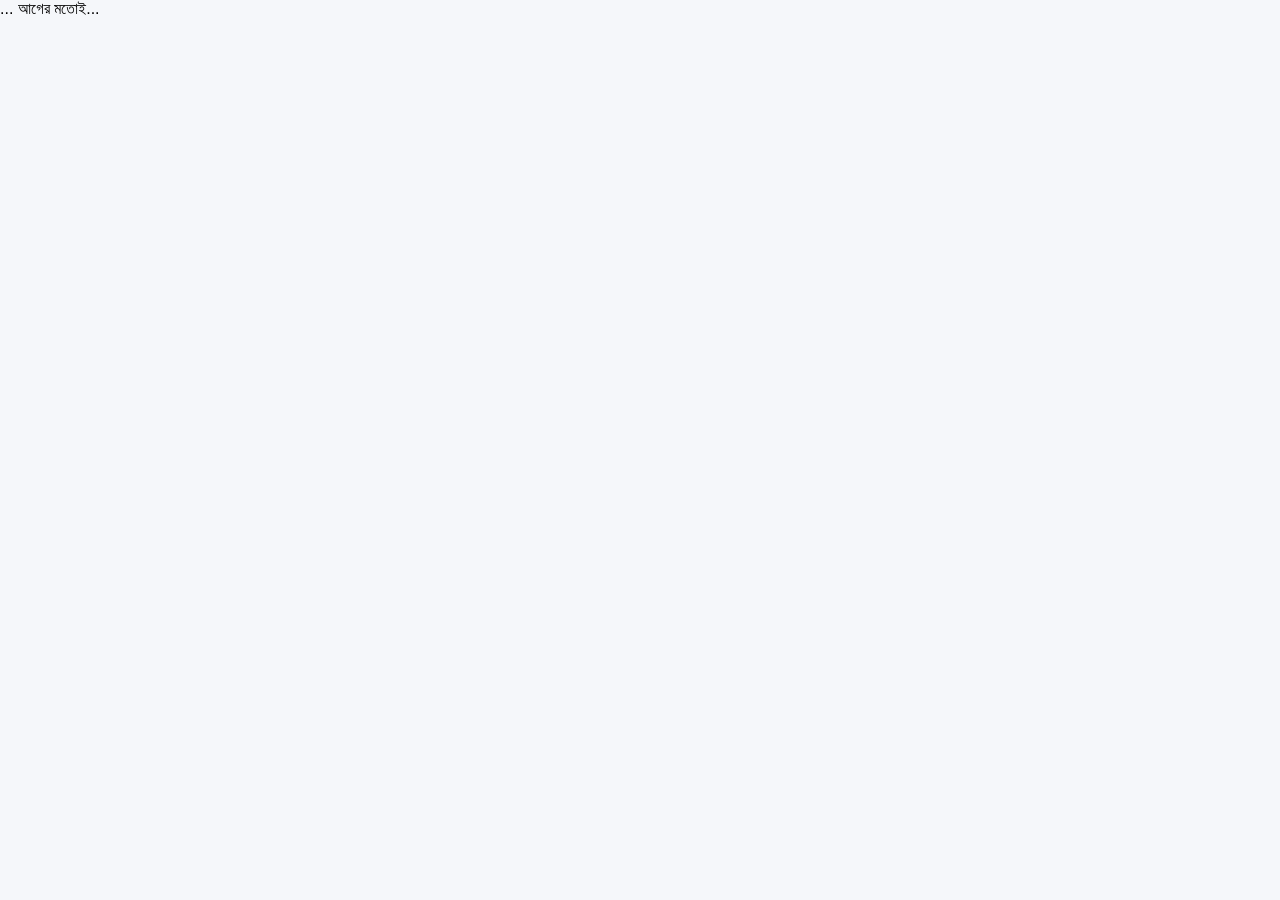
==== index.html @ 812e23ef "Create index.html" ====
<!DOCTYPE html>
<html lang="bn">
<head>
  <meta charset="UTF-8">
  <meta name="viewport" content="width=device-width, initial-scale=1.0">
  <title>BEST TOPUP</title>
  <style>
    * { margin: 0; padding: 0; box-sizing: border-box; font-family: 'Arial', sans-serif; }
    body { background: #f5f7fa; padding-bottom: 70px; }
.header { background: #fff; padding: 12px 15px; display: flex; justify-content: space-between; align-items: center; box-shadow: 0 2px 5px rgba(0,0,0,0.1); position: sticky; top: 0; z-index: 100; }
.logo { display: flex; align-items: center; gap: 8px; font-size: 18px; font-weight: bold; color: #0047ab; }
.logo img { height: 35px; }
.header-right { display: flex; align-items: center; gap: 10px; }
.login-btn { background: #0047ab; color: #fff; padding: 8px 18px; border-radius: 6px; border: none; font-weight: bold; }
.balance { background: #0047ab; color: #fff; padding: 6px 12px; border-radius: 20px; font-size: 14px; display: flex; align-items: center; gap: 5px; }
.profile { width: 35px; height: 35px; border-radius: 50%; object-fit: cover; }
.slider { position: relative; margin: 10px; border-radius: 10px; overflow: hidden; height: 180px; }
.slides { display: flex; transition: transform 0.5s ease-in-out; }
.slide { min-width: 100%; }
.slide img { width: 100%; height: 180px; object-fit: cover; }
.dots { text-align: center; position: absolute; bottom: 10px; width: 100%; }
.dot { height: 8px; width: 8px; margin: 0 4px; background-color: #bbb; border-radius: 50%; display: inline-block; }
.dot.active { background-color: #0047ab; }
.container { padding: 15px 10px; }
.grid-2 { display: grid; grid-template-columns: repeat(2, 1fr); gap: 15px; margin-bottom: 20px; }
.grid-3 { display: grid; grid-template-columns: repeat(3, 1fr); gap: 12px; }
.card { background: #fff; border-radius: 10px; padding: 8px; text-align: center; box-shadow: 0 2px 8px rgba(0,0,0,0.08); cursor: pointer; transition: 0.2s; }
.card:hover { transform: translateY(-3px); }
.card img { width: 100%; border-radius: 8px; margin-bottom: 8px; aspect-ratio: 1/1; object-fit: cover; }
.card p { font-weight: bold; font-size: 13px; color: #1a2a4a; }
.section-title { text-align: center; font-size: 22px; font-weight: bold; margin: 20px 0; color: #1a2a4a; }
.bottom-banner { display: flex; gap: 10px; margin: 20px 0; }
.banner-box { flex: 1; background: #fff; padding: 10px; border-radius: 10px; display: flex; align-items: center; gap: 10px; box-shadow: 0 2px 5px rgba(0,0,0,0.05); font-size: 13px; font-weight: bold; }
.banner-box img { width: 40px; }
.help-btn { position: fixed; bottom: 80px; right: 15px; background: #e63946; color: #fff; padding: 12px 15px; border-radius: 30px; display: flex; align-items: center; gap: 8px; font-weight: bold; z-index: 99; }
.navbar { position: fixed; bottom: 0; width: 100%; background: #fff; display: flex; justify-content: space-around; padding: 8px 0; box-shadow: 0 -2px 10px rgba(0,0,0,0.1); }
.nav-item { text-align: center; color: #666; font-size: 11px; }
.nav-item.active { color: #0047ab; }
.nav-item div { font-size: 20px; margin-bottom: 3px; }
.hidden { display: none; }

    /* NOTICE + TELEGRAM BUTTON CSS */
.notice { background: #0047ab; color: #fff; padding: 15px; margin: 10px; border-radius: 8px; position: relative; }
.notice h3 { margin-bottom: 8px; }
.notice.close { position: absolute; top: 10px; right: 10px; cursor: pointer; font-size: 20px; }
.telegram-btns { display: grid; grid-template-columns: repeat(2, 1fr); gap: 10px; margin: 10px; }
.tg-btn { background: #0047ab; color: #fff; padding: 12px; border-radius: 8px; display: flex; align-items: center; gap: 10px; text-decoration: none; box-shadow: 0 2px 5px rgba(0,0,0,0.1); }
.tg-btn small { display: block; font-size: 11px; opacity: 0.8; }

    /* PRODUCT DETAIL PAGE CSS */
.product-header { background: #fff; padding: 15px; border-radius: 10px; display: flex; gap: 15px; margin-bottom: 15px; align-items: center; }
.product-header img { width: 80px; height: 80px; border-radius: 10px; }
.product-header h2 { font-size: 18px; }
.product-header p { color: #888; font-size: 13px; }
.section { background: #fff; padding: 15px; border-radius: 10px; margin-bottom: 15px; }
.section h3 { display: flex; align-items: center; gap: 8px; margin-bottom: 15px; font-size: 16px; }
.badge { background: #0047ab; color: #fff; width: 25px; height: 25px; border-radius: 50%; display: flex; align-items: center; justify-content: center; font-size: 13px; }
.package-grid { display: grid; grid-template-columns: repeat(2, 1fr); gap: 10px; }
.package { border: 1px solid #ddd; padding: 12px; border-radius: 8px; text-align: center; cursor: pointer; position: relative; }
.package:hover { border-color: #0047ab; background: #f0f5ff; }
.package.active { border-color: #0047ab; background: #e6f0ff; }
.package h4 { font-size: 14px; margin-bottom: 5px; color: #1a2a4a; }
.package p { color: #0047ab; font-weight: bold; }
.out-of-stock { position: absolute; top: 5px; right: 5px; background: #4a90e2; color: #fff; font-size: 10px; padding: 3px 8px; border-radius: 10px; }
.out-of-stock-card h4,.out-of-stock-card p { color: #aaa; }
.how-order { color: #0047ab; margin-top: 10px; cursor: pointer; display: flex; align-items: center; gap: 5px; }
.input-field { width: 100%; padding: 12px; border: 1px solid #ddd; border-radius: 8px; margin-bottom: 10px; }
.btn-blue { width: 100%; background: #0047ab; color: #fff; padding: 12px; border: none; border-radius: 8px; font-weight: bold; }
.back-btn { background: #666; color: #fff; padding: 8px 15px; border: none; border-radius: 6px; margin-bottom: 10px; }
.help-float { position: fixed; bottom: 80px; right: 15px; background: #e63946; color: #fff; padding: 10px 15px; border-radius: 30px; font-weight: bold; z-index: 99; }

    /* PAYMENT + RULES CSS */
.payment-grid { display: grid; grid-template-columns: repeat(2, 1fr); gap: 10px; }
.pay-option { border: 2px solid #ddd; border-radius: 8px; padding: 10px; text-align: center; cursor: pointer; position: relative; }
.pay-option.active { border-color: #0047ab; }
.pay-option.active::before { content: "✓"; position: absolute; top: 0; left: 0; background: #0047ab; color: #fff; padding: 2px 8px; border-radius: 0 0 8px 0; font-size: 14px; }
.pay-option img { height: 35px; margin-bottom: 5px; }
.balance-info { font-size: 13px; color: #555; margin: 10px 0; display: flex; align-items: center; gap: 5px; }
.rules { background: #fff; padding: 15px; border-radius: 10px; margin-bottom: 15px; }
.rules h3 { display: flex; align-items: center; gap: 8px; margin-bottom: 10px; }
.rules ul { list-style: none; padding-left: 0; }
.rules li { margin-bottom: 8px; font-size: 14px; }
.rules li::before { content: "◎ "; color: #0047ab; font-weight: bold; }

    /* PAYMENT GATEWAY PAGE */
.payment-page { background: #fff; min-height: 100vh; }
.payment-header { text-align: center; padding: 20px; }
.payment-header img { width: 100px; margin-bottom: 10px; }
.mobile-banking { background: #0047ab; color: #fff; padding: 12px; border-radius: 8px; margin: 15px; text-align: center; }
.payment-methods { display: grid; grid-template-columns: repeat(2, 1fr); gap: 15px; padding: 15px; }
.pay-method { border: 1px solid #ddd; border-radius: 8px; padding: 15px; text-align: center; cursor: pointer; }
.pay-method img { height: 50px; }
.pay-bottom { position: fixed; bottom: 0; width: 100%; background: #e6f0ff; padding: 15px; text-align: center; font-size: 18px; font-weight: bold; color: #0047ab; }

    /* BKASH/NAGAD PAGE */
.bkash-page { background: #E2136E; color: #fff; padding: 15px; min-height: 100vh; }
.nagad-page { background: #D50032; color: #fff; padding: 15px; min-height: 100vh; }
.trx-box { background: #fff; color: #333; padding: 15px; border-radius: 10px; margin-bottom: 15px; }
.trx-box h3 { text-align: center; margin-bottom: 10px; color: #000; }
.trx-input { width: 100%; padding: 12px; border: 1px solid #ddd; border-radius: 8px; margin-bottom: 15px; }
.trx-list { list-style: none; }
.trx-list li { margin-bottom: 10px; font-size: 14px; border-bottom: 1px solid rgba(255,255,255,0.2); padding-bottom: 8px; }
.trx-list li:last-child { border: none; }
.copy-btn { background: #666; color: #fff; border: none; padding: 3px 10px; border-radius: 5px; margin-left: 5px; }
.verify-btn { width: 100%; background: #d50032; color: #fff; padding: 15px; border: none; border-radius: 8px; font-weight: bold; font-size: 16px; }
.success { background: #4CAF50; color: #fff; padding: 10px; border-radius: 8px; text-align: center; margin-bottom: 10px; }
  </style>
</head>
<body>

<!-- PAGE 1: HOME -->
<div id="homePage">... আগের মতোই... </div>

<!-- PAGE 2: PRODUCT DETAIL -->
<div id="productPage" class="hidden">... আগের মতোই... 
  <button class="btn-blue" onclick="openPayment()">Buy Now</button>
</div>

<!-- PAGE 3: PAYMENT METHOD SELECT -->
<div id="paymentPage" class="hidden">
  <div class="payment-page">
    <div class="payment-header">
      <div style="width:100px; height:100px; border:2px solid #0047ab; border-radius:50%; margin:0 auto; display:flex; align-items:center; justify-content:center;">Wallet</div>
      <h2>Wallet</h2>
    </div>
    <div class="mobile-banking">Mobile Banking</div>
    <div class="payment-methods">
      <div class="pay-method" onclick="openBkash()">
        <img src="https://upload.wikimedia.org/wikipedia/commons/f/fa/BKash_bKash_Logo.png" alt="bKash">
      </div>
      <div class="pay-method" onclick="openNagad()">
        <img src="https://upload.wikimedia.org/wikipedia/commons/7/7b/Nagad_Logo.png" alt="Nagad">
      </div>
    </div>
    <div class="pay-bottom">Pay <span id="payAmount">0.00</span>৳</div>
  </div>
</div>

<!-- PAGE 4: BKASH -->
<div id="bkashPage" class="hidden">
  <div class="bkash-page">
    <div style="display:flex; justify-content:center; margin-bottom:15px;"><img src="https://upload.wikimedia.org/wikipedia/commons/f/fa/BKash_bKash_Logo.png" style="width:100px; background:#fff; padding:10px; border-radius:10px;"></div>
    <div class="trx-box">
      <p>Wallet</p>
    </div>
    <div class="trx-box">
      <p>৳ <span id="bkashAmount">0</span></p>
    </div>
    <div id="successMsg" class="hidden success">✅ Payment Successful!</div>
    <div class="trx-box">
      <h3>ট্রান্সজেকশন আইডি দিন</h3>
      <input type="text" id="trxId" class="trx-input" placeholder="ট্রান্সজেকশন আইডি দিন">
      <ul class="trx-list">
        <li>*247# ডায়াল করে আপনার bKash মোবাইল মেনুতে যান অথবা bKash অ্যাপে যান</li>
        <li><b>"Send Money"</b> -এ ক্লিক করুন।</li>
        <li>প্রাপক নম্বর হিসেবে এই নম্বরটি লিখুনঃ <b style="color:#E2136E;">01723621283</b> <button class="copy-btn" onclick="copy('01723621283')">Copy</button></li>
        <li>টাকার পরিমাণঃ <b style="color:#E2136E;" id="bkashTk">0</b></li>
        <li>নিশ্চিত করতে এখন আপনার bKash মোবাইল মেনু পিন লিখুন।</li>
        <li>সবকিছু ঠিক থাকলে, আপনি bKash থেকে একটি নিশ্চিতকরণ বার্তা পাবেন।</li>
      </ul>
      <button class="verify-btn" onclick="verify('bkash')">VERIFY</button>
    </div>
  </div>
</div>

<!-- PAGE 5: NAGAD -->
<div id="nagadPage" class="hidden">
  <div class="nagad-page">
    <div style="display:flex; justify-content:center; margin-bottom:15px;"><img src="https://upload.wikimedia.org/wikipedia/commons/7/7b/Nagad_Logo.png" style="width:100px; background:#fff; padding:10px; border-radius:10px;"></div>
    <div class="trx-box">
      <p>Wallet</p>
    </div>
    <div class="trx-box">
      <p>৳ <span id="nagadAmount">0</span></p>
    </div>
    <div id="successMsg2" class="hidden success">✅ Payment Successful!</div>
    <div class="trx-box">
      <h3>ট্রান্সজেকশন আইডি দিন</h3>
      <input type="text" id="trxId2" class="trx-input" placeholder="ট্রান্সজেকশন আইডি দিন">
      <ul class="trx-list">
        <li>*167# ডায়াল করে আপনার Nagad মোবাইল মেনুতে যান অথবা Nagad অ্যাপে যান</li>
        <li><b>"Send Money"</b> -এ ক্লিক করুন।</li>
        <li>প্রাপক নম্বর হিসেবে এই নম্বরটি লিখুনঃ <b style="color:#D50032;">01337165939</b> <button class="copy-btn" onclick="copy('01337165939')">Copy</button></li>
        <li>টাকার পরিমাণঃ <b style="color:#D50032;" id="nagadTk">0</b></li>
        <li>নিশ্চিত করতে এখন আপনার Nagad মোবাইল মেনু পিন লিখুন।</li>
        <li>সবকিছু ঠিক থাকলে, আপনি Nagad থেকে একটি নিশ্চিতকরণ বার্তা পাবেন।</li>
      </ul>
      <button class="verify-btn" onclick="verify('nagad')">VERIFY</button>
    </div>
  </div>
</div>

<script>
let selectedAmount = 0;

const uidData = [{name: 'WEEKLY', price: 'BDT 158'}, {name: 'MONTHLY', price: 'BDT 790'},{name: '25 Diamond', price: 'BDT 22'}];
const lessData = [{name: '1X LESS IS MORE', price: 'BDT 200'}];
const weeklyData = [{name: 'WEEKLY', price: 'BDT 158'}];
const liteData = [{name: '1X Weekly Lite', price: 'BDT 42'}];
const evoData = [{name: '3 Days Evo Access', price: 'BDT 75'}];
const likesData = [{name: '200 FF LIKE', price: 'BDT 35'}];
const levelData = [{name: 'Level Up Package - Level 6', price: 'BDT 40'}];
const indoData = [{name: '50 Diamond (Indo)', price: 'BDT 65'}, {name: 'Monthly (Indo)', price: 'BDT 820'}];

const indoRules = ["এখানে ইন্দোনেশিয়ান সার্ভারে টপ আপ করতে পারবেন","Player ID Code ভুল দিয়ে Diamond না পেলে FFBazar কর্তৃপক্ষ দায়ী নয়"];
const bdRules = ["এখানে বাংলাদেশ সার্ভারে টপ আপ করতে পারবেন","Player ID Code ভুল দিয়ে Diamond না পেলে FFBazar কর্তৃপক্ষ দায়ী নয়"];

function openProduct(name, img, data) {
  document.getElementById('homePage').classList.add('hidden');
  document.getElementById('productPage').classList.remove('hidden');
  document.getElementById('prodName').innerText = name;
  document.getElementById('prodImg').src = img;

  let packageHTML = '';
  data.forEach((item, index) => {
    let price = parseInt(item.price.replace('BDT ',''));
    packageHTML += `<div class="package" onclick="selectPackage(this, ${price})"><h4>${item.name}</h4><p>${item.price}</p></div>`;
  });
  document.getElementById('packageList').innerHTML = packageHTML;

  let rules = (name === 'INDONESIA TOPUP')? indoRules : bdRules;
  let rulesHTML = '';
  rules.forEach(rule => { rulesHTML += `<li>${rule}</li>`; });
  document.getElementById('rulesList').innerHTML = rulesHTML;
}

function selectPackage(el, price){
  document.querySelectorAll('.package').forEach(p=>p.classList.remove('active'));
  el.classList.add('active');
  selectedAmount = price;
  document.querySelector('.btn-blue').innerText = `Buy Now - ${price}৳`;
}

function openPayment(){
  if(selectedAmount == 0){ alert("প্রথমে একটি প্যাকেজ সিলেক্ট করুন"); return; }
  document.getElementById('productPage').classList.add('hidden');
  document.getElementById('paymentPage').classList.remove('hidden');
  document.getElementById('payAmount').innerText = selectedAmount;
}

function openBkash(){
  document.getElementById('paymentPage').classList.add('hidden');
  document.getElementById('bkashPage').classList.remove('hidden');
  document.getElementById('bkashAmount').innerText = selectedAmount;
  document.getElementById('bkashTk').innerText = selectedAmount;
}
function openNagad(){
  document.getElementById('paymentPage').classList.add('hidden');
  document.getElementById('nagadPage').classList.remove('hidden');
  document.getElementById('nagadAmount').innerText = selectedAmount;
  document.getElementById('nagadTk').innerText = selectedAmount;
}

function verify(type){
  let trx = (type=='bkash')? document.getElementById('trxId').value : document.getElementById('trxId2').value;
  if(trx == ''){ alert("Transaction ID দিন"); return; }
  if(type=='bkash'){ document.getElementById('successMsg').classList.remove('hidden'); }
  else{ document.getElementById('successMsg2').classList.remove('hidden'); }
}

function copy(num){
  navigator.clipboard.writeText(num);
  alert("Number Copied: "+num);
}

function goHome() {
  document.getElementById('productPage').classList.add('hidden');
  document.getElementById('paymentPage').classList.add('hidden');
  document.getElementById('bkashPage').classList.add('hidden');
  document.getElementById('nagadPage').classList.add('hidden');
  document.getElementById('homePage').classList.remove('hidden');
}

function login() { alert("Login System পরে add করবো।"); }
</script>

</body>
</html>
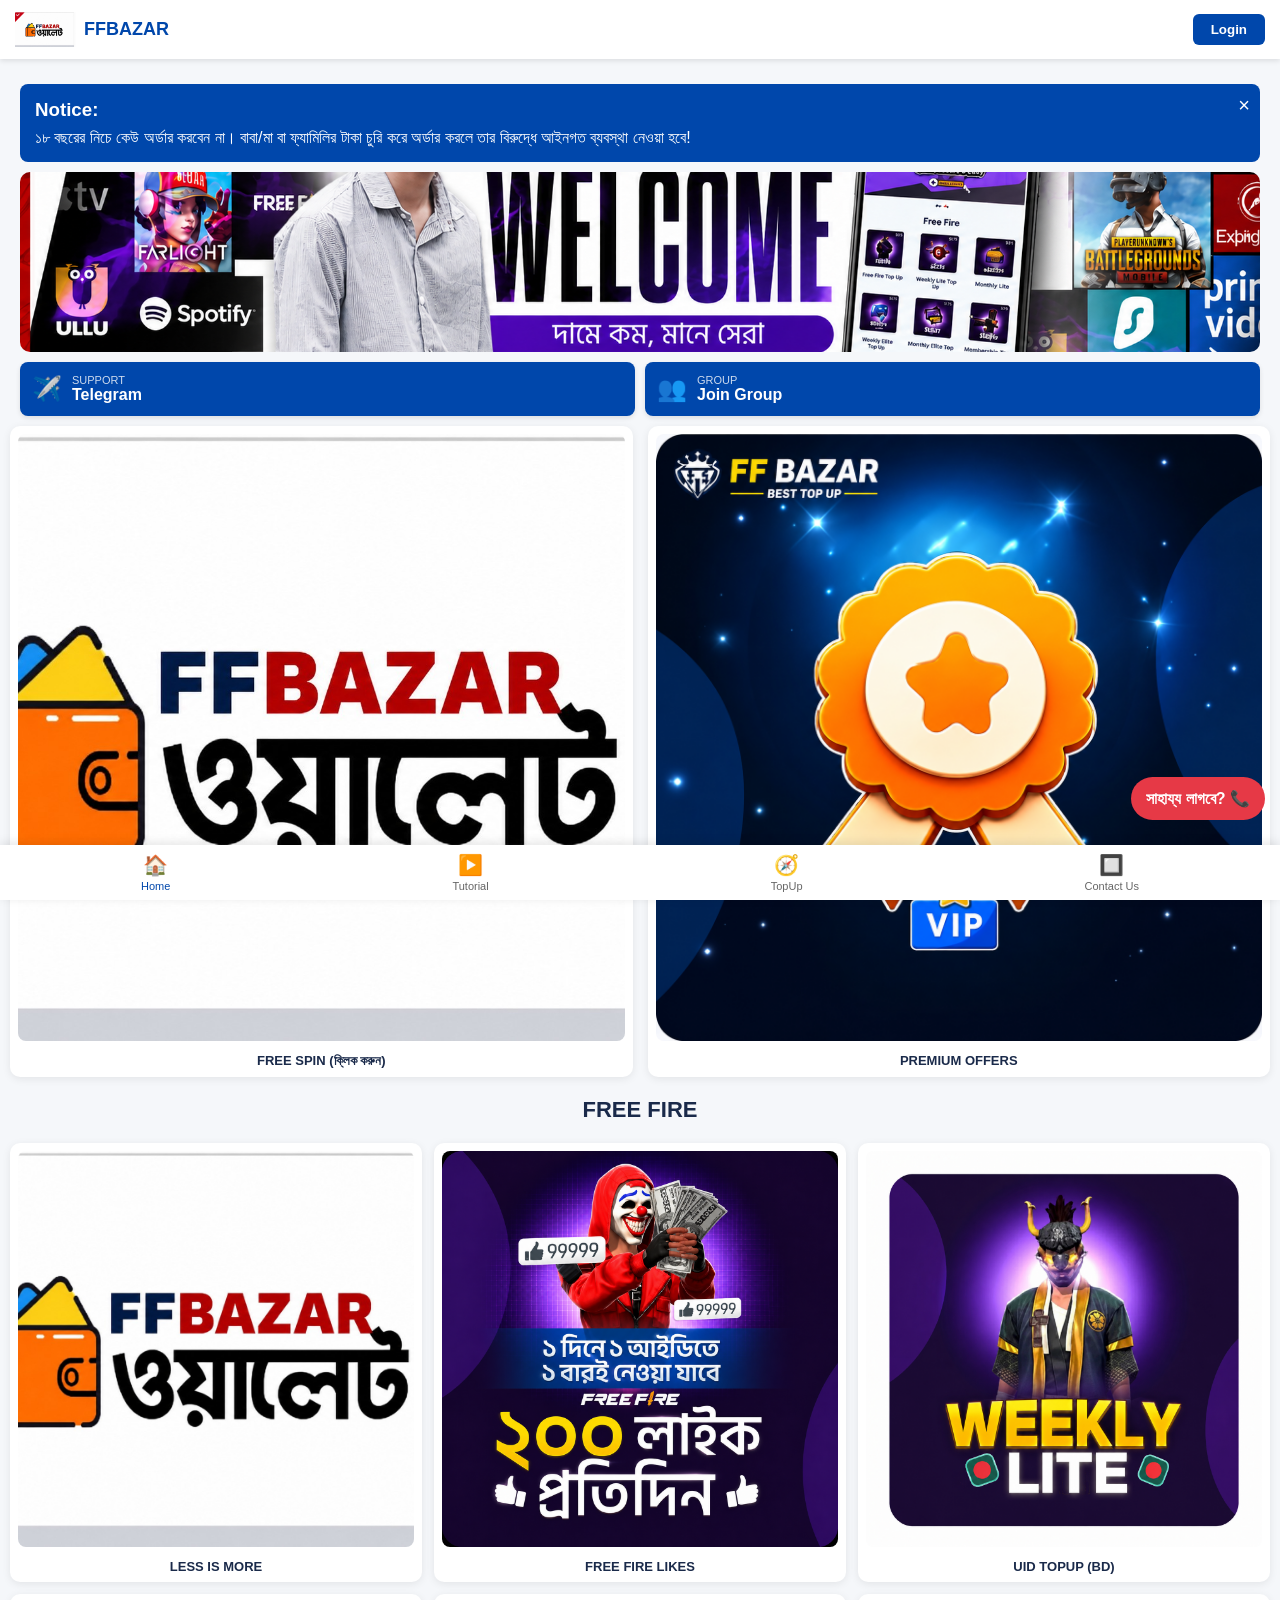
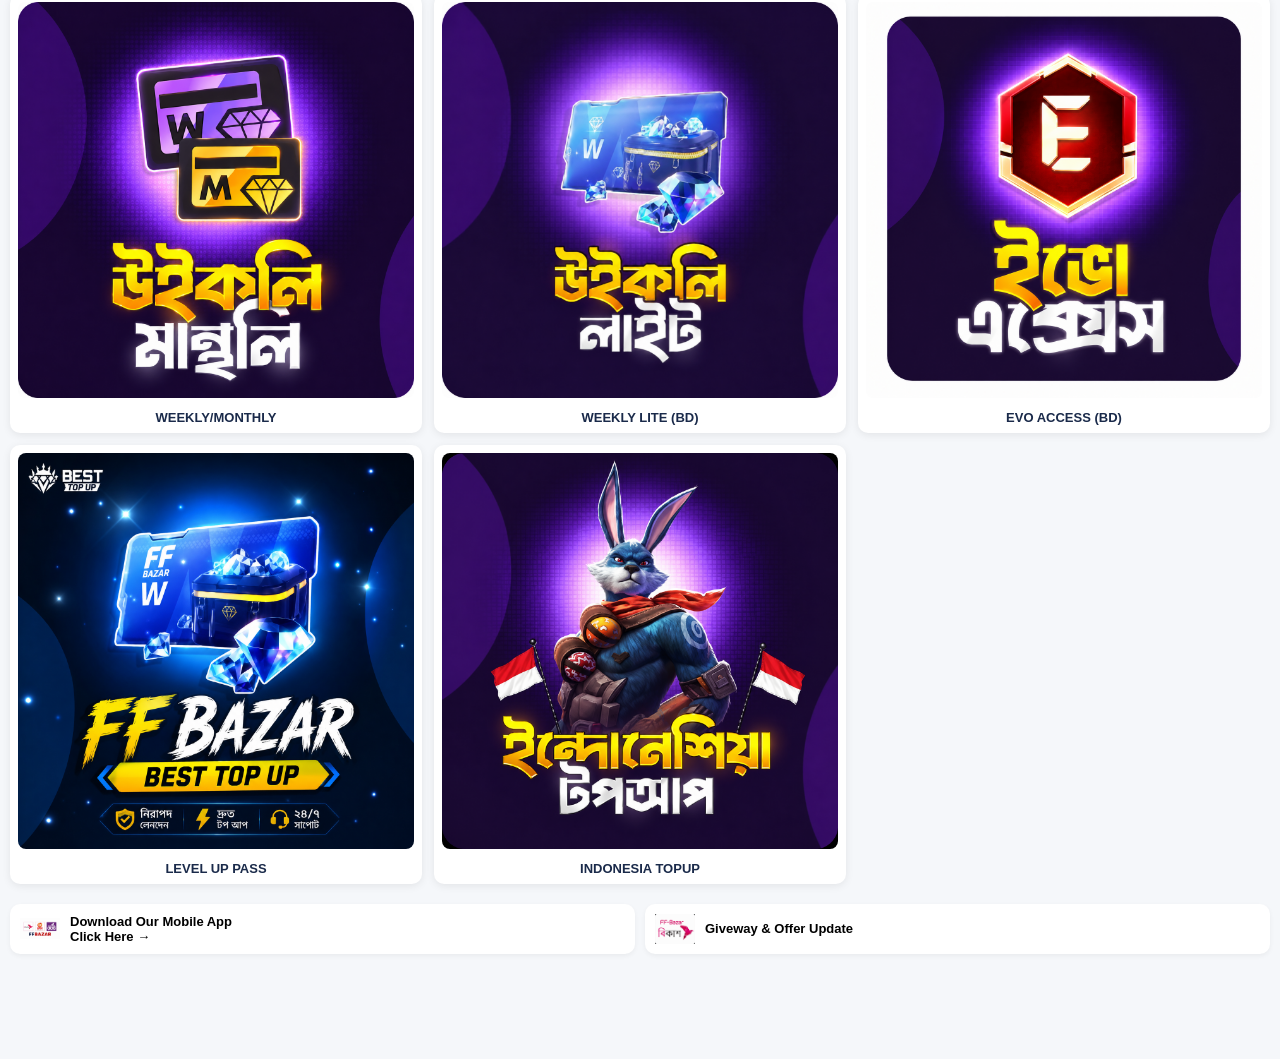
==== commit 96ab1512: "Create index.html" ====
--- a/index.html
+++ b/index.html
@@ -3,7 +3,7 @@
 <head>
   <meta charset="UTF-8">
   <meta name="viewport" content="width=device-width, initial-scale=1.0">
-  <title>BEST TOPUP</title>
+  <title>FFBAZAR - BEST TOPUP</title>
   <style>
     * { margin: 0; padding: 0; box-sizing: border-box; font-family: 'Arial', sans-serif; }
     body { background: #f5f7fa; padding-bottom: 70px; }
@@ -42,7 +42,7 @@
     /* NOTICE + TELEGRAM BUTTON CSS */
 .notice { background: #0047ab; color: #fff; padding: 15px; margin: 10px; border-radius: 8px; position: relative; }
 .notice h3 { margin-bottom: 8px; }
-.notice.close { position: absolute; top: 10px; right: 10px; cursor: pointer; font-size: 20px; }
+.notice .close { position: absolute; top: 10px; right: 10px; cursor: pointer; font-size: 20px; }
 .telegram-btns { display: grid; grid-template-columns: repeat(2, 1fr); gap: 10px; margin: 10px; }
 .tg-btn { background: #0047ab; color: #fff; padding: 12px; border-radius: 8px; display: flex; align-items: center; gap: 10px; text-decoration: none; box-shadow: 0 2px 5px rgba(0,0,0,0.1); }
 .tg-btn small { display: block; font-size: 11px; opacity: 0.8; }
@@ -58,153 +58,215 @@
 .package-grid { display: grid; grid-template-columns: repeat(2, 1fr); gap: 10px; }
 .package { border: 1px solid #ddd; padding: 12px; border-radius: 8px; text-align: center; cursor: pointer; position: relative; }
 .package:hover { border-color: #0047ab; background: #f0f5ff; }
-.package.active { border-color: #0047ab; background: #e6f0ff; }
 .package h4 { font-size: 14px; margin-bottom: 5px; color: #1a2a4a; }
 .package p { color: #0047ab; font-weight: bold; }
 .out-of-stock { position: absolute; top: 5px; right: 5px; background: #4a90e2; color: #fff; font-size: 10px; padding: 3px 8px; border-radius: 10px; }
 .out-of-stock-card h4,.out-of-stock-card p { color: #aaa; }
 .how-order { color: #0047ab; margin-top: 10px; cursor: pointer; display: flex; align-items: center; gap: 5px; }
 .input-field { width: 100%; padding: 12px; border: 1px solid #ddd; border-radius: 8px; margin-bottom: 10px; }
-.btn-blue { width: 100%; background: #0047ab; color: #fff; padding: 12px; border: none; border-radius: 8px; font-weight: bold; }
+.btn-blue { width: 100%; background: #0047ab; color: #fff; padding: 12px; border: none; border-radius: 8px; font-weight: bold; font-size: 16px; }
 .back-btn { background: #666; color: #fff; padding: 8px 15px; border: none; border-radius: 6px; margin-bottom: 10px; }
 .help-float { position: fixed; bottom: 80px; right: 15px; background: #e63946; color: #fff; padding: 10px 15px; border-radius: 30px; font-weight: bold; z-index: 99; }
 
     /* PAYMENT + RULES CSS */
 .payment-grid { display: grid; grid-template-columns: repeat(2, 1fr); gap: 10px; }
-.pay-option { border: 2px solid #ddd; border-radius: 8px; padding: 10px; text-align: center; cursor: pointer; position: relative; }
+.pay-option { border: 2px solid #ddd; border-radius: 8px; padding: 10px; text-align: center; cursor: pointer; position: relative; background: #fff; }
 .pay-option.active { border-color: #0047ab; }
-.pay-option.active::before { content: "✓"; position: absolute; top: 0; left: 0; background: #0047ab; color: #fff; padding: 2px 8px; border-radius: 0 0 8px 0; font-size: 14px; }
+.pay-option.active::before { content: "✓"; position: absolute; top: 0; left: 0; background: #0047ab; color: #fff; padding: 2px 8px; border-radius: 0 0 8px 0; font-size: 14px; font-weight: bold; }
 .pay-option img { height: 35px; margin-bottom: 5px; }
 .balance-info { font-size: 13px; color: #555; margin: 10px 0; display: flex; align-items: center; gap: 5px; }
 .rules { background: #fff; padding: 15px; border-radius: 10px; margin-bottom: 15px; }
 .rules h3 { display: flex; align-items: center; gap: 8px; margin-bottom: 10px; }
 .rules ul { list-style: none; padding-left: 0; }
-.rules li { margin-bottom: 8px; font-size: 14px; }
+.rules li { margin-bottom: 8px; font-size: 14px; line-height: 1.6; }
 .rules li::before { content: "◎ "; color: #0047ab; font-weight: bold; }
-
-    /* PAYMENT GATEWAY PAGE */
-.payment-page { background: #fff; min-height: 100vh; }
-.payment-header { text-align: center; padding: 20px; }
-.payment-header img { width: 100px; margin-bottom: 10px; }
-.mobile-banking { background: #0047ab; color: #fff; padding: 12px; border-radius: 8px; margin: 15px; text-align: center; }
-.payment-methods { display: grid; grid-template-columns: repeat(2, 1fr); gap: 15px; padding: 15px; }
-.pay-method { border: 1px solid #ddd; border-radius: 8px; padding: 15px; text-align: center; cursor: pointer; }
-.pay-method img { height: 50px; }
-.pay-bottom { position: fixed; bottom: 0; width: 100%; background: #e6f0ff; padding: 15px; text-align: center; font-size: 18px; font-weight: bold; color: #0047ab; }
-
-    /* BKASH/NAGAD PAGE */
-.bkash-page { background: #E2136E; color: #fff; padding: 15px; min-height: 100vh; }
-.nagad-page { background: #D50032; color: #fff; padding: 15px; min-height: 100vh; }
-.trx-box { background: #fff; color: #333; padding: 15px; border-radius: 10px; margin-bottom: 15px; }
-.trx-box h3 { text-align: center; margin-bottom: 10px; color: #000; }
-.trx-input { width: 100%; padding: 12px; border: 1px solid #ddd; border-radius: 8px; margin-bottom: 15px; }
-.trx-list { list-style: none; }
-.trx-list li { margin-bottom: 10px; font-size: 14px; border-bottom: 1px solid rgba(255,255,255,0.2); padding-bottom: 8px; }
-.trx-list li:last-child { border: none; }
-.copy-btn { background: #666; color: #fff; border: none; padding: 3px 10px; border-radius: 5px; margin-left: 5px; }
-.verify-btn { width: 100%; background: #d50032; color: #fff; padding: 15px; border: none; border-radius: 8px; font-weight: bold; font-size: 16px; }
-.success { background: #4CAF50; color: #fff; padding: 10px; border-radius: 8px; text-align: center; margin-bottom: 10px; }
   </style>
 </head>
 <body>
 
 <!-- PAGE 1: HOME -->
-<div id="homePage">... আগের মতোই... </div>
-
-<!-- PAGE 2: PRODUCT DETAIL -->
-<div id="productPage" class="hidden">... আগের মতোই... 
-  <button class="btn-blue" onclick="openPayment()">Buy Now</button>
+<div id="homePage">
+  <div class="header">
+    <div class="logo"><img src="images/wallet.png" alt=""> FFBAZAR</div>
+    <button class="login-btn" onclick="login()">Login</button>
+  </div>
+  <div class="container">
+
+    <div class="notice" id="notice">
+      <span class="close" onclick="document.getElementById('notice').style.display='none'">×</span>
+      <h3>Notice:</h3>
+      <p>১৮ বছরের নিচে কেউ অর্ডার করবেন না। বাবা/মা বা ফ্যামিলির টাকা চুরি করে অর্ডার করলে তার বিরুদ্ধে আইনগত ব্যবস্থা নেওয়া হবে!</p>
+    </div>
+
+    <div class="slider">
+      <div class="slides" id="slides"><div class="slide"><img src="images/banner4.png" alt=""></div><div class="slide"><img src="images/banner5.png" alt=""></div><div class="slide"><img src="images/banner6.png" alt=""></div></div>
+      <div class="dots" id="dots"></div>
+    </div>
+
+    <div class="telegram-btns">
+      <a href="https://t.me/Chunchumoni" target="_blank" class="tg-btn">
+        <span style="font-size:24px;">✈️</span>
+        <div><small>SUPPORT</small><b>Telegram</b></div>
+      </a>
+      <a href="https://t.me/ffbazar" target="_blank" class="tg-btn">
+        <span style="font-size:24px;">👥</span>
+        <div><small>GROUP</small><b>Join Group</b></div>
+      </a>
+    </div>
+
+    <div class="grid-2">
+      <div class="card"><img src="images/wallet.png" alt=""><p>FREE SPIN (ক্লিক করুন)</p></div>
+      <div class="card"><img src="images/premium-offer.png" alt=""><p>PREMIUM OFFERS</p></div>
+    </div>
+    <h2 class="section-title">FREE FIRE</h2>
+
+    <div class="grid-3">
+      <div class="card" onclick="openProduct('LESS IS MORE', 'images/wallet.png', lessData)"><img src="images/wallet.png" alt=""><p>LESS IS MORE</p></div>
+      <div class="card" onclick="openProduct('FREE FIRE LIKES', 'images/like.png', likesData)"><img src="images/like.png" alt=""><p>FREE FIRE LIKES</p></div>
+      <div class="card" onclick="openProduct('UID TOPUP (BD)', 'images/uid.png', uidData)"><img src="images/uid.png" alt=""><p>UID TOPUP (BD)</p></div>
+      <div class="card" onclick="openProduct('WEEKLY/MONTHLY', 'images/weekly.png', weeklyData)"><img src="images/weekly.png" alt=""><p>WEEKLY/MONTHLY</p></div>
+      <div class="card" onclick="openProduct('WEEKLY LITE (BD)', 'images/wklite.png', liteData)"><img src="images/wklite.png" alt=""><p>WEEKLY LITE (BD)</p></div>
+      <div class="card" onclick="openProduct('EVO ACCESS (BD)', 'images/evo.png', evoData)"><img src="images/evo.png" alt=""><p>EVO ACCESS (BD)</p></div>
+      <div class="card" onclick="openProduct('LEVEL UP PASS', 'images/Level.png', levelData)"><img src="images/Level.png" alt=""><p>LEVEL UP PASS</p></div>
+      <div class="card" onclick="openProduct('INDONESIA TOPUP', 'images/indo.png', indoData)"><img src="images/indo.png" alt=""><p>INDONESIA TOPUP</p></div>
+    </div>
+
+    <div class="bottom-banner">
+      <div class="banner-box"><img src="images/Payment-logos.jpg" alt=""> Download Our Mobile App<br>Click Here →</div>
+      <div class="banner-box"><img src="images/bkash.png" alt=""> Giveway & Offer Update</div>
+    </div>
+    <div class="help-btn">সাহায্য লাগবে? 📞</div>
+  </div>
+  <div class="navbar">
+    <div class="nav-item active"><div>🏠</div>Home</div>
+    <div class="nav-item"><div>▶️</div>Tutorial</div>
+    <div class="nav-item"><div>🧭</div>TopUp</div>
+    <div class="nav-item"><div>🔲</div>Contact Us</div>
+  </div>
 </div>
 
-<!-- PAGE 3: PAYMENT METHOD SELECT -->
-<div id="paymentPage" class="hidden">
-  <div class="payment-page">
-    <div class="payment-header">
-      <div style="width:100px; height:100px; border:2px solid #0047ab; border-radius:50%; margin:0 auto; display:flex; align-items:center; justify-content:center;">Wallet</div>
-      <h2>Wallet</h2>
-    </div>
-    <div class="mobile-banking">Mobile Banking</div>
-    <div class="payment-methods">
-      <div class="pay-method" onclick="openBkash()">
-        <img src="https://upload.wikimedia.org/wikipedia/commons/f/fa/BKash_bKash_Logo.png" alt="bKash">
+<!-- PAGE 2: PRODUCT DETAIL PAGE -->
+<div id="productPage" class="hidden">
+  <div class="header">
+    <div class="logo"><img src="images/wallet.png" alt=""> FFBAZAR</div>
+    <div class="header-right"><div class="balance">💼 0৳</div><img src="images/nogod.png" class="profile" alt=""></div>
+  </div>
+  <div class="container">
+    <button class="back-btn" onclick="goHome()">← Back</button>
+    <div class="product-header">
+      <img id="prodImg" src="" alt="">
+      <div><h2 id="prodName"></h2><p>Game / Top up</p></div>
+    </div>
+    <div class="section">
+      <h3><span class="badge">1</span> Select Recharge</h3>
+      <div class="package-grid" id="packageList"></div>
+      <div class="how-order">📎 <span style="color:#0047ab;">কিভাবে অর্ডার করবেন?</span> →</div>
+    </div>
+    <div class="section">
+      <h3><span class="badge">2</span> Account Info</h3>
+      <p style="margin-bottom:8px;">এখানে গেমের আইডি কোড দিন</p>
+      <input type="text" class="input-field" placeholder="এখানে গেমের আইডি কোড দিন">
+      <button class="btn-blue">আপনার গেম আইডির নাম চেক করুন</button>
+    </div>
+    <div class="section">
+      <h3><span class="badge">3</span> Select one option</h3>
+      <div class="payment-grid">
+        <div class="pay-option active" onclick="selectPay(this)">
+          <img src="images/wallet.png" alt="">
+          <b>Wallet Pay</b>
+        </div>
+        <div class="pay-option" onclick="selectPay(this)">
+          <img src="images/Payment-logos.jpg" alt="">
+          <b>Instant Pay</b>
+        </div>
       </div>
-      <div class="pay-method" onclick="openNagad()">
-        <img src="https://upload.wikimedia.org/wikipedia/commons/7/7b/Nagad_Logo.png" alt="Nagad">
-      </div>
-    </div>
-    <div class="pay-bottom">Pay <span id="payAmount">0.00</span>৳</div>
+      <div class="balance-info">ℹ️ আপনার অ্যাকাউন্ট ব্যালেন্স ৳0.00</div>
+      <div class="balance-info">ℹ️ প্রোডাক্ট কিনতে আপনার প্রয়োজন ৳0</div>
+      <button class="btn-blue">Buy Now</button>
+    </div>
+
+    <div class="rules" id="rulesBox">
+      <h3>📋 Rules & Conditions</h3>
+      <ul id="rulesList"></ul>
+    </div>
+
+  </div>
+  <div class="help-float">সাহায্য লাগবে? 📞</div>
+  <div class="navbar">
+    <div class="nav-item"><div>🏠</div>Home</div>
+    <div class="nav-item"><div>💰</div>Add Money</div>
+    <div class="nav-item"><div>📋</div>My Orders</div>
+    <div class="nav-item"><div>🔲</div>My Codes</div>
+    <div class="nav-item"><div>👤</div>My Account</div>
   </div>
 </div>
 
-<!-- PAGE 4: BKASH -->
-<div id="bkashPage" class="hidden">
-  <div class="bkash-page">
-    <div style="display:flex; justify-content:center; margin-bottom:15px;"><img src="https://upload.wikimedia.org/wikipedia/commons/f/fa/BKash_bKash_Logo.png" style="width:100px; background:#fff; padding:10px; border-radius:10px;"></div>
-    <div class="trx-box">
-      <p>Wallet</p>
-    </div>
-    <div class="trx-box">
-      <p>৳ <span id="bkashAmount">0</span></p>
-    </div>
-    <div id="successMsg" class="hidden success">✅ Payment Successful!</div>
-    <div class="trx-box">
-      <h3>ট্রান্সজেকশন আইডি দিন</h3>
-      <input type="text" id="trxId" class="trx-input" placeholder="ট্রান্সজেকশন আইডি দিন">
-      <ul class="trx-list">
-        <li>*247# ডায়াল করে আপনার bKash মোবাইল মেনুতে যান অথবা bKash অ্যাপে যান</li>
-        <li><b>"Send Money"</b> -এ ক্লিক করুন।</li>
-        <li>প্রাপক নম্বর হিসেবে এই নম্বরটি লিখুনঃ <b style="color:#E2136E;">01723621283</b> <button class="copy-btn" onclick="copy('01723621283')">Copy</button></li>
-        <li>টাকার পরিমাণঃ <b style="color:#E2136E;" id="bkashTk">0</b></li>
-        <li>নিশ্চিত করতে এখন আপনার bKash মোবাইল মেনু পিন লিখুন।</li>
-        <li>সবকিছু ঠিক থাকলে, আপনি bKash থেকে একটি নিশ্চিতকরণ বার্তা পাবেন।</li>
-      </ul>
-      <button class="verify-btn" onclick="verify('bkash')">VERIFY</button>
-    </div>
-  </div>
-</div>
-
-<!-- PAGE 5: NAGAD -->
-<div id="nagadPage" class="hidden">
-  <div class="nagad-page">
-    <div style="display:flex; justify-content:center; margin-bottom:15px;"><img src="https://upload.wikimedia.org/wikipedia/commons/7/7b/Nagad_Logo.png" style="width:100px; background:#fff; padding:10px; border-radius:10px;"></div>
-    <div class="trx-box">
-      <p>Wallet</p>
-    </div>
-    <div class="trx-box">
-      <p>৳ <span id="nagadAmount">0</span></p>
-    </div>
-    <div id="successMsg2" class="hidden success">✅ Payment Successful!</div>
-    <div class="trx-box">
-      <h3>ট্রান্সজেকশন আইডি দিন</h3>
-      <input type="text" id="trxId2" class="trx-input" placeholder="ট্রান্সজেকশন আইডি দিন">
-      <ul class="trx-list">
-        <li>*167# ডায়াল করে আপনার Nagad মোবাইল মেনুতে যান অথবা Nagad অ্যাপে যান</li>
-        <li><b>"Send Money"</b> -এ ক্লিক করুন।</li>
-        <li>প্রাপক নম্বর হিসেবে এই নম্বরটি লিখুনঃ <b style="color:#D50032;">01337165939</b> <button class="copy-btn" onclick="copy('01337165939')">Copy</button></li>
-        <li>টাকার পরিমাণঃ <b style="color:#D50032;" id="nagadTk">0</b></li>
-        <li>নিশ্চিত করতে এখন আপনার Nagad মোবাইল মেনু পিন লিখুন।</li>
-        <li>সবকিছু ঠিক থাকলে, আপনি Nagad থেকে একটি নিশ্চিতকরণ বার্তা পাবেন।</li>
-      </ul>
-      <button class="verify-btn" onclick="verify('nagad')">VERIFY</button>
-    </div>
-  </div>
-</div>
-
 <script>
-let selectedAmount = 0;
-
-const uidData = [{name: 'WEEKLY', price: 'BDT 158'}, {name: 'MONTHLY', price: 'BDT 790'},{name: '25 Diamond', price: 'BDT 22'}];
-const lessData = [{name: '1X LESS IS MORE', price: 'BDT 200'}];
-const weeklyData = [{name: 'WEEKLY', price: 'BDT 158'}];
-const liteData = [{name: '1X Weekly Lite', price: 'BDT 42'}];
-const evoData = [{name: '3 Days Evo Access', price: 'BDT 75'}];
-const likesData = [{name: '200 FF LIKE', price: 'BDT 35'}];
-const levelData = [{name: 'Level Up Package - Level 6', price: 'BDT 40'}];
-const indoData = [{name: '50 Diamond (Indo)', price: 'BDT 65'}, {name: 'Monthly (Indo)', price: 'BDT 820'}];
-
-const indoRules = ["এখানে ইন্দোনেশিয়ান সার্ভারে টপ আপ করতে পারবেন","Player ID Code ভুল দিয়ে Diamond না পেলে FFBazar কর্তৃপক্ষ দায়ী নয়"];
-const bdRules = ["এখানে বাংলাদেশ সার্ভারে টপ আপ করতে পারবেন","Player ID Code ভুল দিয়ে Diamond না পেলে FFBazar কর্তৃপক্ষ দায়ী নয়"];
-
+// SOB PACKAGE ER DATA
+const uidData = [
+  {name: 'WEEKLY', price: 'BDT 158'}, {name: 'MONTHLY', price: 'BDT 790'},
+  {name: '25 Diamond', price: 'BDT 22'}, {name: '50 Diamond', price: 'BDT 36'},
+  {name: '115 Diamond', price: 'BDT 79'}, {name: '240 Diamond', price: 'BDT 158'},
+  {name: '355 Diamond', price: 'BDT 237'}, {name: '480 Diamond', price: 'BDT 316'},
+  {name: '610 Diamond', price: 'BDT 400'}, {name: '850 Diamond', price: 'BDT 558'},
+  {name: '1240 Diamond', price: 'BDT 800'}, {name: '2530 Diamond', price: 'BDT 1610'},
+  {name: '5060 Diamond', price: 'BDT 3200'}, {name: '10120 Diamond', price: 'BDT 6400'}
+];
+const lessData = [
+  {name: '1X LESS IS MORE', price: 'BDT 200'}, {name: '2X LESS IS MORE', price: 'BDT 420', stock: false},
+  {name: '3X LESS IS MORE', price: 'BDT 630', stock: false}, {name: '5X LESS IS MORE', price: 'BDT 1050', stock: false},
+  {name: '10X LESS IS MORE', price: 'BDT 2100', stock: false}, {name: '20X LESS IS MORE', price: 'BDT 4200', stock: false},
+  {name: '50X LESS IS MORE', price: 'BDT 10250', stock: false}
+];
+const weeklyData = [
+  {name: 'WEEKLY', price: 'BDT 158'}, {name: '2X WEEKLY', price: 'BDT 316'},
+  {name: '3X WEEKLY', price: 'BDT 474'}, {name: 'MONTHLY', price: 'BDT 790'},
+  {name: '2X MONTHLY', price: 'BDT 1540'}, {name: '1X WEEKLY+1X MONTHLY', price: 'BDT 948'},
+  {name: '3WEEKLY+1MONTHLY', price: 'BDT 1264'}
+];
+const liteData = [
+  {name: '1X Weekly Lite', price: 'BDT 42'}, {name: '2X Weekly Lite', price: 'BDT 84'},
+  {name: '3X Weekly Lite', price: 'BDT 126'}, {name: '5X Weekly Lite', price: 'BDT 210'}
+];
+const evoData = [
+  {name: '3 Days Evo Access', price: 'BDT 75'}, {name: '7 Days Evo Access', price: 'BDT 115'},
+  {name: '14 Days Evo Access', price: 'BDT 230'}, {name: '30 Days Evo Access', price: 'BDT 345'}
+];
+const likesData = [
+  {name: '200 FF LIKE- প্রতিদিন 1 আইডিতে 1বার', price: 'BDT 35'},
+  {name: '3000 FF LIKE-15 দিন এ পাবেন', price: 'BDT 450'},
+  {name: '6000 FF LIKE- 30 দিন এ পাবেন', price: 'BDT 900'},
+  {name: '12000 FF LIKE- 60 দিন পাবেন', price: 'BDT 1800'}
+];
+const levelData = [
+  {name: 'Level Up Package - Level 6', price: 'BDT 40'}, {name: 'Level Up Package - Level 10', price: 'BDT 75'},
+  {name: 'Level Up Package - Level 15', price: 'BDT 75'}, {name: 'Level Up Package - Level 20', price: 'BDT 75'},
+  {name: 'Level Up Package - Level 25', price: 'BDT 75'}, {name: 'Level Up Package - Level 30', price: 'BDT 105'},
+  {name: 'Full Level Up (1270 Diamond)', price: 'BDT 445'}
+];
+const indoData = [
+  {name: '5 Diamond (Indo)', price: 'BDT 10'}, {name: '50 Diamond (Indo)', price: 'BDT 65'},
+  {name: '70 Diamond (Indo)', price: 'BDT 90'}, {name: '100 Diamond (Indo)', price: 'BDT 130'},
+  {name: '140 Diamond (Indo)', price: 'BDT 180'}, {name: '355 Diamond (Indo)', price: 'BDT 445'},
+  {name: '720 Diamond (Indo)', price: 'BDT 890'}, {name: '7290 Diamond (Indo)', price: 'BDT 8800'},
+  {name: 'Weekly (Indo)', price: 'BDT 255'}, {name: 'Monthly (Indo)', price: 'BDT 820'}
+];
+
+// RULES DATA - FFBazar
+const indoRules = [
+  "এখানে ইন্দোনেশিয়ান সার্ভারে টপ আপ করতে পারবেন",
+  "Player ID Code ভুল দিয়ে Diamond না পেলে FFBazar কর্তৃপক্ষ দায়ী নয়",
+  "Order কমপ্লিট হওয়ার পরেও আইডিতে ডাইমন্ড না গেলে চেক করার জন্য ID Pass দিতে হবে",
+  "অর্ডার Cancel হলে কি কারণে তা Cancel হয়েছে তা অর্ডার হিস্টোরিতে দেওয়া থাকে অনুগ্রহ পূর্বক দেখে পুনরায় সঠিক তথ্য দিয়ে অর্ডার করবেন।"
+];
+const bdRules = [
+  "এখানে বাংলাদেশ সার্ভারে টপ আপ করতে পারবেন",
+  "Player ID Code ভুল দিয়ে Diamond না পেলে FFBazar কর্তৃপক্ষ দায়ী নয়",
+  "Order কমপ্লিট হওয়ার পরেও আইডিতে ডাইমন্ড না গেলে চেক করার জন্য ID Pass দিতে হবে",
+  "অর্ডার Cancel হলে কি কারণে তা Cancel হয়েছে তা অর্ডার হিস্টোরিতে দেওয়া থাকে অনুগ্রহ পূর্বক দেখে পুনরায় সঠিক তথ্য দিয়ে অর্ডার করবেন।"
+];
+
+// FUNCTION
 function openProduct(name, img, data) {
   document.getElementById('homePage').classList.add('hidden');
   document.getElementById('productPage').classList.remove('hidden');
@@ -212,67 +274,38 @@
   document.getElementById('prodImg').src = img;
 
   let packageHTML = '';
-  data.forEach((item, index) => {
-    let price = parseInt(item.price.replace('BDT ',''));
-    packageHTML += `<div class="package" onclick="selectPackage(this, ${price})"><h4>${item.name}</h4><p>${item.price}</p></div>`;
+  data.forEach(item => {
+    if(item.stock === false){
+      packageHTML += `<div class="package out-of-stock-card"><span class="out-of-stock">Out of stock</span><h4>${item.name}</h4><p>${item.price}</p></div>`;
+    } else {
+      packageHTML += `<div class="package"><h4>${item.name}</h4><p>${item.price}</p></div>`;
+    }
   });
   document.getElementById('packageList').innerHTML = packageHTML;
 
+  // RULES CHANGE LOGIC
   let rules = (name === 'INDONESIA TOPUP')? indoRules : bdRules;
   let rulesHTML = '';
-  rules.forEach(rule => { rulesHTML += `<li>${rule}</li>`; });
+  rules.forEach(rule => {
+    rulesHTML += `<li>${rule}</li>`;
+  });
   document.getElementById('rulesList').innerHTML = rulesHTML;
 }
 
-function selectPackage(el, price){
-  document.querySelectorAll('.package').forEach(p=>p.classList.remove('active'));
-  el.classList.add('active');
-  selectedAmount = price;
-  document.querySelector('.btn-blue').innerText = `Buy Now - ${price}৳`;
-}
-
-function openPayment(){
-  if(selectedAmount == 0){ alert("প্রথমে একটি প্যাকেজ সিলেক্ট করুন"); return; }
-  document.getElementById('productPage').classList.add('hidden');
-  document.getElementById('paymentPage').classList.remove('hidden');
-  document.getElementById('payAmount').innerText = selectedAmount;
-}
-
-function openBkash(){
-  document.getElementById('paymentPage').classList.add('hidden');
-  document.getElementById('bkashPage').classList.remove('hidden');
-  document.getElementById('bkashAmount').innerText = selectedAmount;
-  document.getElementById('bkashTk').innerText = selectedAmount;
-}
-function openNagad(){
-  document.getElementById('paymentPage').classList.add('hidden');
-  document.getElementById('nagadPage').classList.remove('hidden');
-  document.getElementById('nagadAmount').innerText = selectedAmount;
-  document.getElementById('nagadTk').innerText = selectedAmount;
-}
-
-function verify(type){
-  let trx = (type=='bkash')? document.getElementById('trxId').value : document.getElementById('trxId2').value;
-  if(trx == ''){ alert("Transaction ID দিন"); return; }
-  if(type=='bkash'){ document.getElementById('successMsg').classList.remove('hidden'); }
-  else{ document.getElementById('successMsg2').classList.remove('hidden'); }
-}
-
-function copy(num){
-  navigator.clipboard.writeText(num);
-  alert("Number Copied: "+num);
-}
-
 function goHome() {
   document.getElementById('productPage').classList.add('hidden');
-  document.getElementById('paymentPage').classList.add('hidden');
-  document.getElementById('bkashPage').classList.add('hidden');
-  document.getElementById('nagadPage').classList.add('hidden');
   document.getElementById('homePage').classList.remove('hidden');
 }
 
+// PAYMENT SELECT FUNCTION
+function selectPay(element) {
+  document.querySelectorAll('.pay-option').forEach(el => el.classList.remove('active'));
+  element.classList.add('active');
+}
+
 function login() { alert("Login System পরে add করবো।"); }
-</script>
-
-</body>
-</html>
+
+// SLIDER
+function startSlider(slideId, dotId) {
+  let slideIndex = 0; const slides = document.getElementById(slideId); const totalSlides = slides.children.length;
+  const dotsContainer = document.getElementById(dot
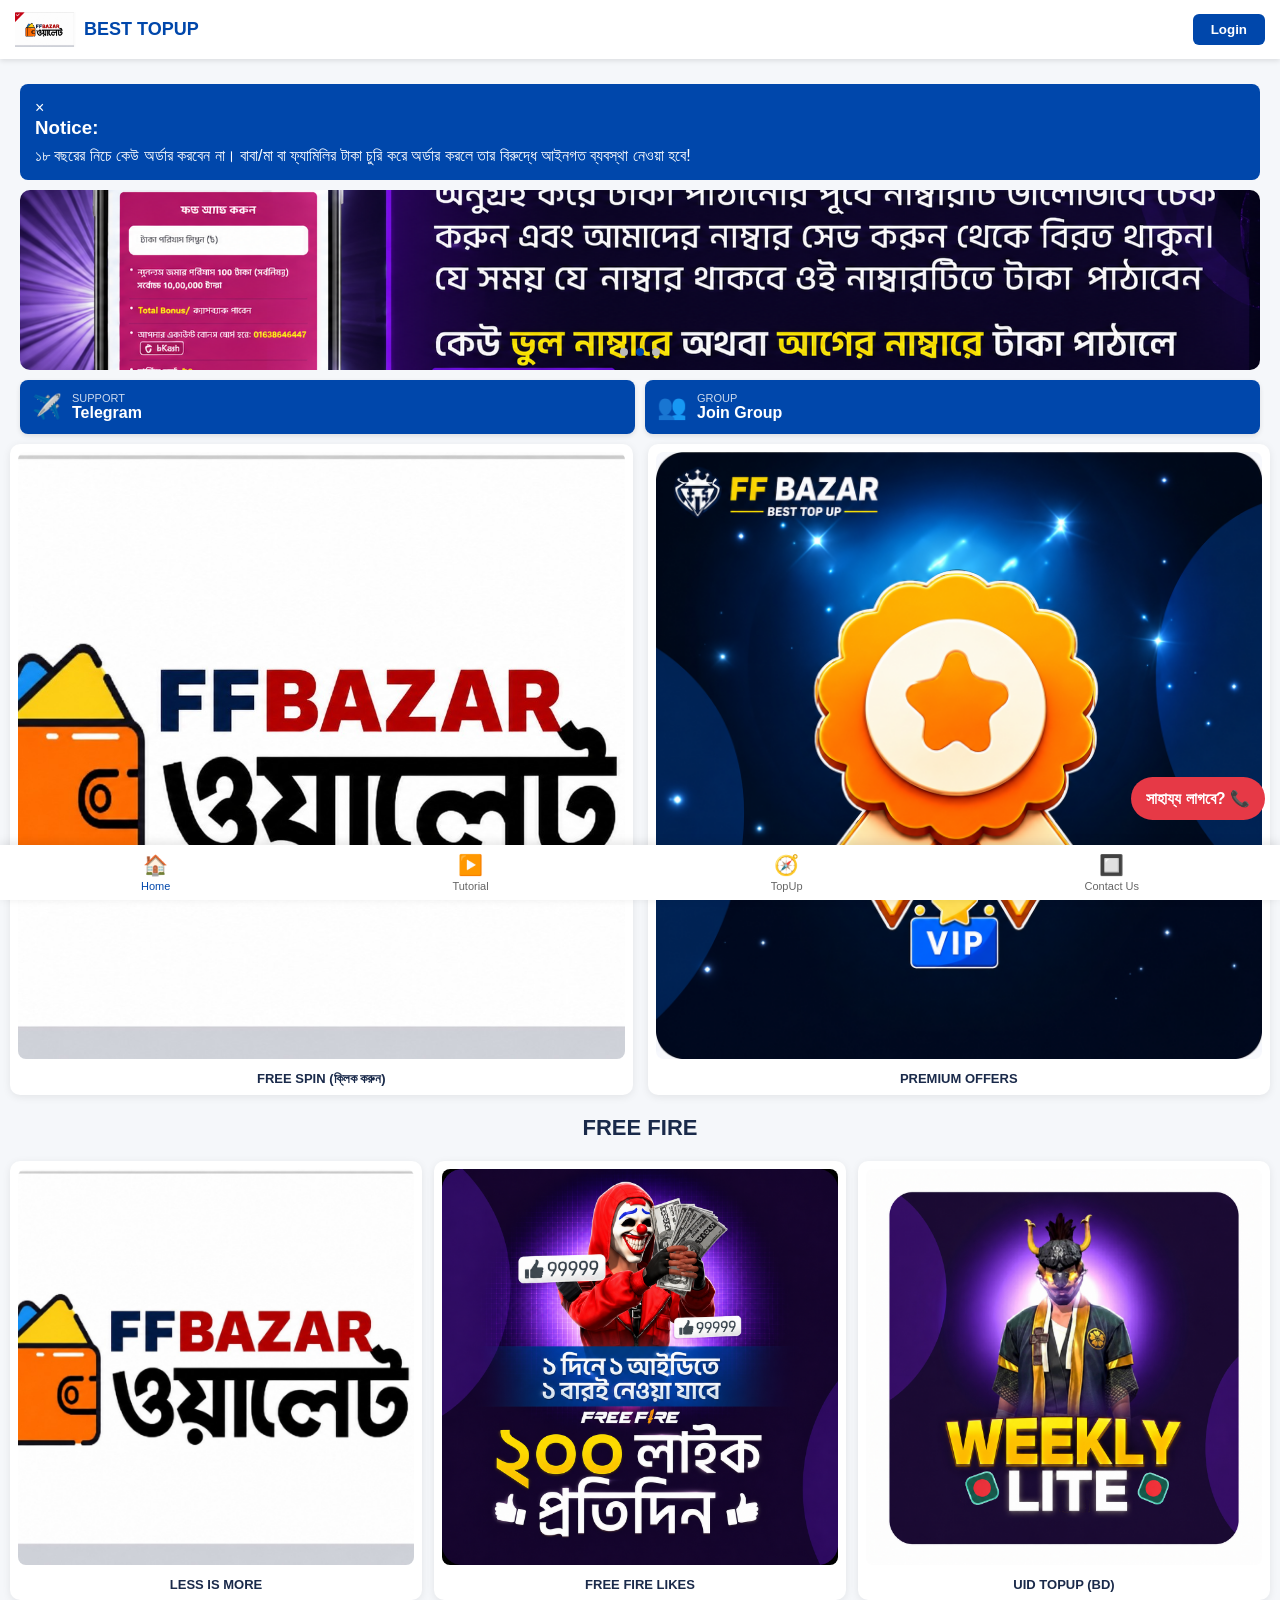
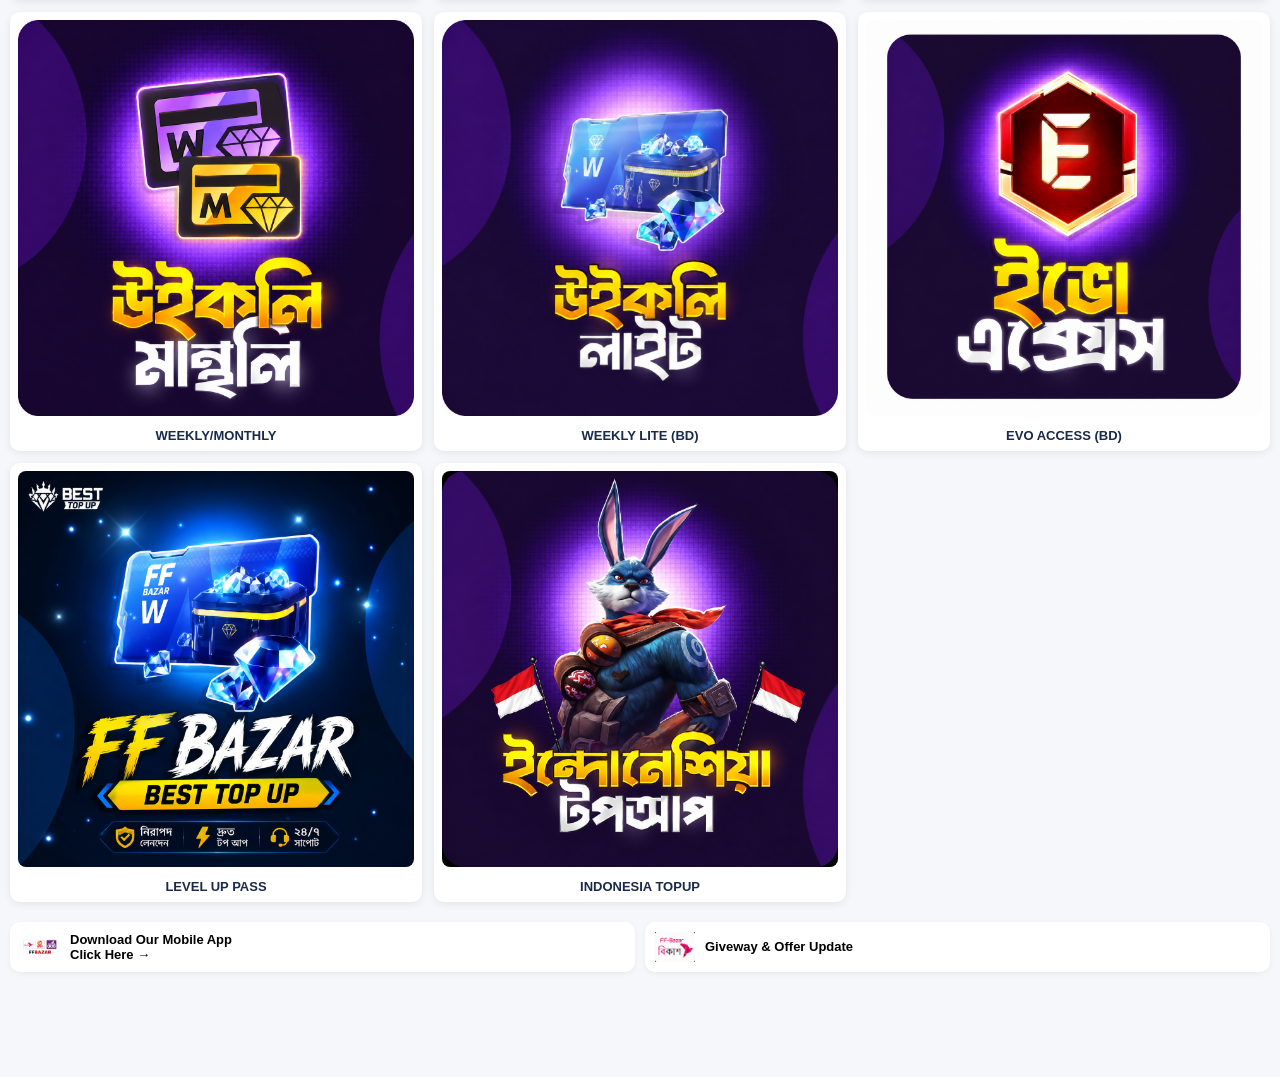
==== commit b2088da6: "Create index.html" ====
--- a/index.html
+++ b/index.html
@@ -3,7 +3,7 @@
 <head>
   <meta charset="UTF-8">
   <meta name="viewport" content="width=device-width, initial-scale=1.0">
-  <title>FFBAZAR - BEST TOPUP</title>
+  <title>BEST TOPUP</title>
   <style>
     * { margin: 0; padding: 0; box-sizing: border-box; font-family: 'Arial', sans-serif; }
     body { background: #f5f7fa; padding-bottom: 70px; }
@@ -42,7 +42,7 @@
     /* NOTICE + TELEGRAM BUTTON CSS */
 .notice { background: #0047ab; color: #fff; padding: 15px; margin: 10px; border-radius: 8px; position: relative; }
 .notice h3 { margin-bottom: 8px; }
-.notice .close { position: absolute; top: 10px; right: 10px; cursor: pointer; font-size: 20px; }
+.notice.close { position: absolute; top: 10px; right: 10px; cursor: pointer; font-size: 20px; }
 .telegram-btns { display: grid; grid-template-columns: repeat(2, 1fr); gap: 10px; margin: 10px; }
 .tg-btn { background: #0047ab; color: #fff; padding: 12px; border-radius: 8px; display: flex; align-items: center; gap: 10px; text-decoration: none; box-shadow: 0 2px 5px rgba(0,0,0,0.1); }
 .tg-btn small { display: block; font-size: 11px; opacity: 0.8; }
@@ -64,21 +64,21 @@
 .out-of-stock-card h4,.out-of-stock-card p { color: #aaa; }
 .how-order { color: #0047ab; margin-top: 10px; cursor: pointer; display: flex; align-items: center; gap: 5px; }
 .input-field { width: 100%; padding: 12px; border: 1px solid #ddd; border-radius: 8px; margin-bottom: 10px; }
-.btn-blue { width: 100%; background: #0047ab; color: #fff; padding: 12px; border: none; border-radius: 8px; font-weight: bold; font-size: 16px; }
+.btn-blue { width: 100%; background: #0047ab; color: #fff; padding: 12px; border: none; border-radius: 8px; font-weight: bold; }
 .back-btn { background: #666; color: #fff; padding: 8px 15px; border: none; border-radius: 6px; margin-bottom: 10px; }
 .help-float { position: fixed; bottom: 80px; right: 15px; background: #e63946; color: #fff; padding: 10px 15px; border-radius: 30px; font-weight: bold; z-index: 99; }
 
     /* PAYMENT + RULES CSS */
 .payment-grid { display: grid; grid-template-columns: repeat(2, 1fr); gap: 10px; }
-.pay-option { border: 2px solid #ddd; border-radius: 8px; padding: 10px; text-align: center; cursor: pointer; position: relative; background: #fff; }
-.pay-option.active { border-color: #0047ab; }
-.pay-option.active::before { content: "✓"; position: absolute; top: 0; left: 0; background: #0047ab; color: #fff; padding: 2px 8px; border-radius: 0 0 8px 0; font-size: 14px; font-weight: bold; }
-.pay-option img { height: 35px; margin-bottom: 5px; }
+.pay-option { border: 2px solid #ddd; border-radius: 8px; padding: 10px; text-align: center; cursor: pointer; }
+.pay-option.active { border-color: #0047ab; position: relative; }
+.pay-option.active::before { content: "✓"; position: absolute; top: 0; left: 0; background: #0047ab; color: #fff; padding: 2px 8px; border-radius: 0 0 8px 0; }
+.pay-option img { height: 40px; margin-bottom: 5px; }
 .balance-info { font-size: 13px; color: #555; margin: 10px 0; display: flex; align-items: center; gap: 5px; }
 .rules { background: #fff; padding: 15px; border-radius: 10px; margin-bottom: 15px; }
 .rules h3 { display: flex; align-items: center; gap: 8px; margin-bottom: 10px; }
 .rules ul { list-style: none; padding-left: 0; }
-.rules li { margin-bottom: 8px; font-size: 14px; line-height: 1.6; }
+.rules li { margin-bottom: 8px; font-size: 14px; }
 .rules li::before { content: "◎ "; color: #0047ab; font-weight: bold; }
   </style>
 </head>
@@ -87,7 +87,7 @@
 <!-- PAGE 1: HOME -->
 <div id="homePage">
   <div class="header">
-    <div class="logo"><img src="images/wallet.png" alt=""> FFBAZAR</div>
+    <div class="logo"><img src="images/wallet.png" alt=""> BEST TOPUP</div>
     <button class="login-btn" onclick="login()">Login</button>
   </div>
   <div class="container">
@@ -148,7 +148,7 @@
 <!-- PAGE 2: PRODUCT DETAIL PAGE -->
 <div id="productPage" class="hidden">
   <div class="header">
-    <div class="logo"><img src="images/wallet.png" alt=""> FFBAZAR</div>
+    <div class="logo"><img src="images/wallet.png" alt=""> BEST TOPUP</div>
     <div class="header-right"><div class="balance">💼 0৳</div><img src="images/nogod.png" class="profile" alt=""></div>
   </div>
   <div class="container">
@@ -171,11 +171,11 @@
     <div class="section">
       <h3><span class="badge">3</span> Select one option</h3>
       <div class="payment-grid">
-        <div class="pay-option active" onclick="selectPay(this)">
+        <div class="pay-option active">
           <img src="images/wallet.png" alt="">
           <b>Wallet Pay</b>
         </div>
-        <div class="pay-option" onclick="selectPay(this)">
+        <div class="pay-option">
           <img src="images/Payment-logos.jpg" alt="">
           <b>Instant Pay</b>
         </div>
@@ -252,16 +252,16 @@
   {name: 'Weekly (Indo)', price: 'BDT 255'}, {name: 'Monthly (Indo)', price: 'BDT 820'}
 ];
 
-// RULES DATA - FFBazar
+// RULES DATA
 const indoRules = [
   "এখানে ইন্দোনেশিয়ান সার্ভারে টপ আপ করতে পারবেন",
-  "Player ID Code ভুল দিয়ে Diamond না পেলে FFBazar কর্তৃপক্ষ দায়ী নয়",
+  "Player ID Code ভুল দিয়ে Diamond না পেলে Offer TopUp কর্তৃপক্ষ দায়ী নয়",
   "Order কমপ্লিট হওয়ার পরেও আইডিতে ডাইমন্ড না গেলে চেক করার জন্য ID Pass দিতে হবে",
   "অর্ডার Cancel হলে কি কারণে তা Cancel হয়েছে তা অর্ডার হিস্টোরিতে দেওয়া থাকে অনুগ্রহ পূর্বক দেখে পুনরায় সঠিক তথ্য দিয়ে অর্ডার করবেন।"
 ];
 const bdRules = [
   "এখানে বাংলাদেশ সার্ভারে টপ আপ করতে পারবেন",
-  "Player ID Code ভুল দিয়ে Diamond না পেলে FFBazar কর্তৃপক্ষ দায়ী নয়",
+  "Player ID Code ভুল দিয়ে Diamond না পেলে Offer TopUp কর্তৃপক্ষ দায়ী নয়",
   "Order কমপ্লিট হওয়ার পরেও আইডিতে ডাইমন্ড না গেলে চেক করার জন্য ID Pass দিতে হবে",
   "অর্ডার Cancel হলে কি কারণে তা Cancel হয়েছে তা অর্ডার হিস্টোরিতে দেওয়া থাকে অনুগ্রহ পূর্বক দেখে পুনরায় সঠিক তথ্য দিয়ে অর্ডার করবেন।"
 ];
@@ -297,15 +297,24 @@
   document.getElementById('homePage').classList.remove('hidden');
 }
 
-// PAYMENT SELECT FUNCTION
-function selectPay(element) {
-  document.querySelectorAll('.pay-option').forEach(el => el.classList.remove('active'));
-  element.classList.add('active');
-}
-
 function login() { alert("Login System পরে add করবো।"); }
 
 // SLIDER
 function startSlider(slideId, dotId) {
   let slideIndex = 0; const slides = document.getElementById(slideId); const totalSlides = slides.children.length;
-  const dotsContainer = document.getElementById(dot
+  const dotsContainer = document.getElementById(dotId); dotsContainer.innerHTML = "";
+  for(let i=0; i<totalSlides; i++){ let dot = document.createElement('span'); dot.classList.add('dot'); dotsContainer.appendChild(dot); }
+  const dots = dotsContainer.children;
+  function showSlides() {
+    slideIndex++; if (slideIndex >= totalSlides) {slideIndex = 0}
+    slides.style.transform = `translateX(-${slideIndex * 100}%)`;
+    for (let i = 0; i < dots.length; i++) { dots[i].className = dots[i].className.replace(" active", ""); }
+    dots[slideIndex].className += " active";
+  }
+  showSlides(); setInterval(showSlides, 4000);
+}
+startSlider('slides', 'dots');
+</script>
+
+</body>
+</html>
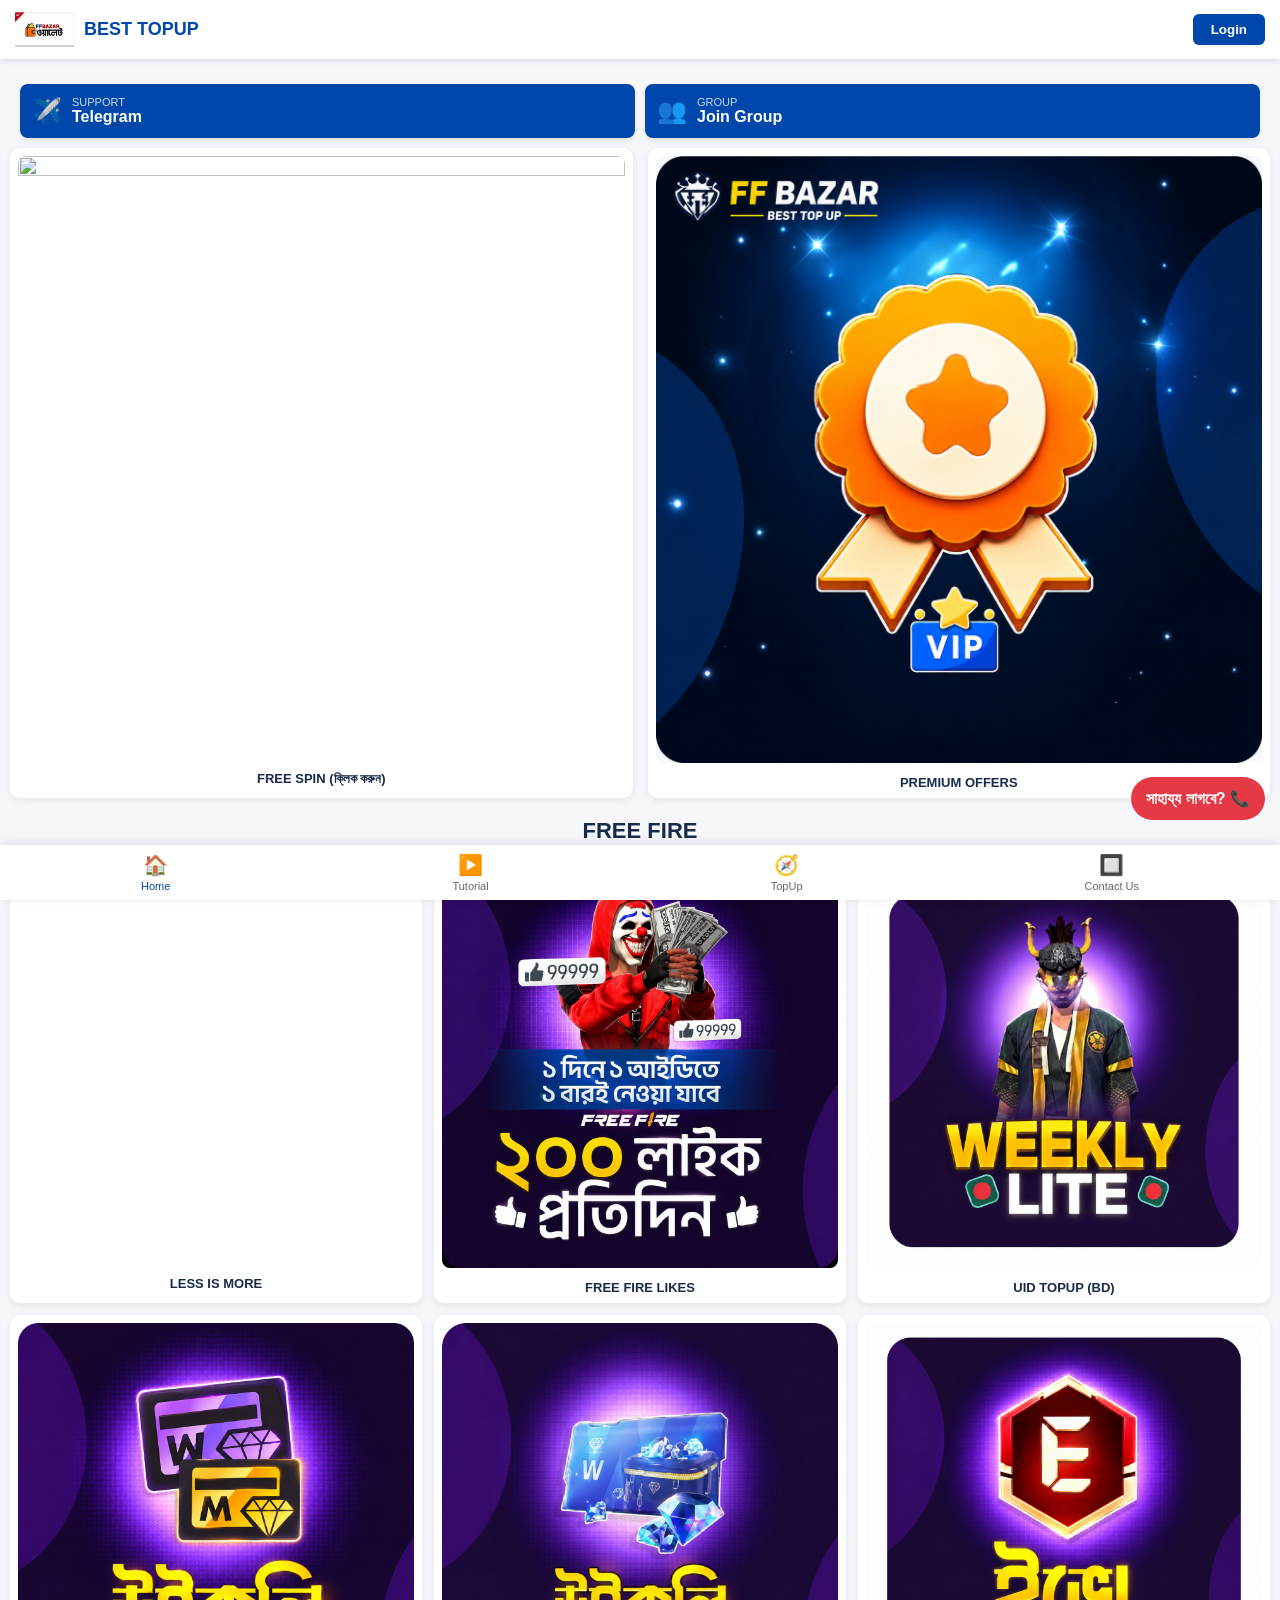
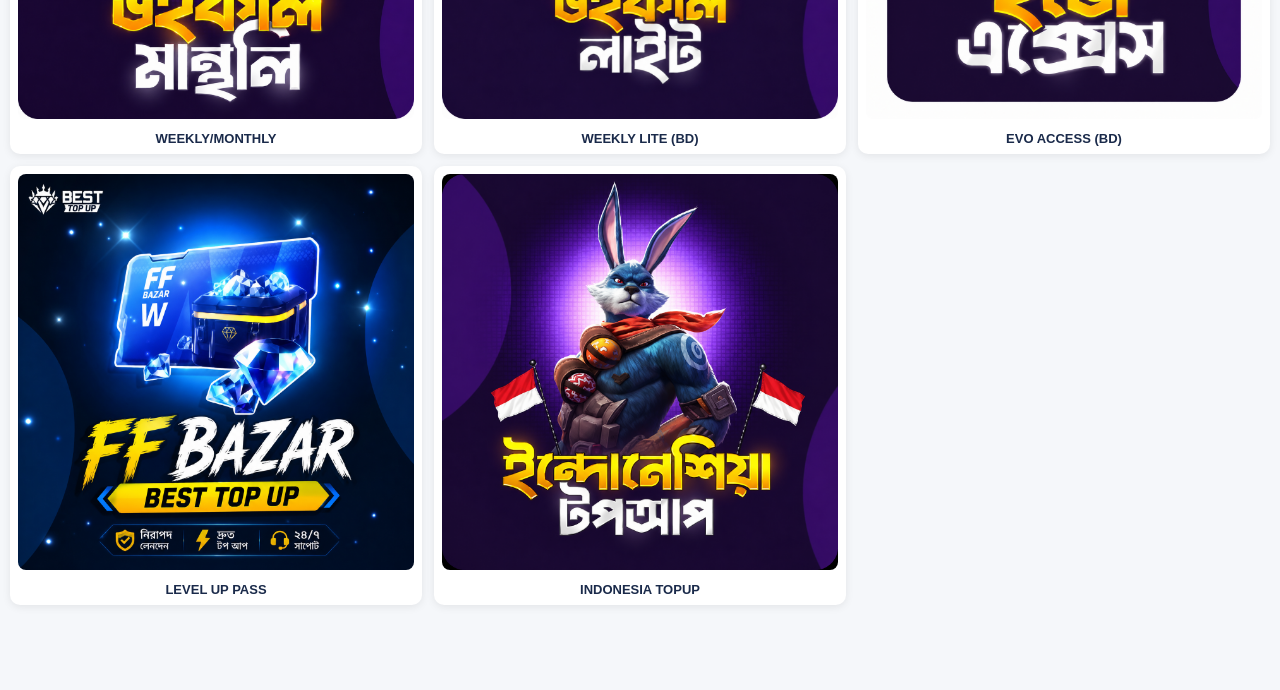
==== commit 1a0cfccc: "Create index.html" ====
--- a/index.html
+++ b/index.html
@@ -1,26 +1,16 @@
 <!DOCTYPE html>
 <html lang="bn">
 <head>
-  <meta charset="UTF-8">
-  <meta name="viewport" content="width=device-width, initial-scale=1.0">
-  <title>BEST TOPUP</title>
-  <style>
-    * { margin: 0; padding: 0; box-sizing: border-box; font-family: 'Arial', sans-serif; }
-    body { background: #f5f7fa; padding-bottom: 70px; }
+<meta charset="UTF-8">
+<meta name="viewport" content="width=device-width, initial-scale=1.0">
+<title>BEST TOPUP</title>
+<style>
+* { margin: 0; padding: 0; box-sizing: border-box; font-family: 'Arial', sans-serif; }
+body { background: #f5f7fa; padding-bottom: 70px; }
 .header { background: #fff; padding: 12px 15px; display: flex; justify-content: space-between; align-items: center; box-shadow: 0 2px 5px rgba(0,0,0,0.1); position: sticky; top: 0; z-index: 100; }
 .logo { display: flex; align-items: center; gap: 8px; font-size: 18px; font-weight: bold; color: #0047ab; }
 .logo img { height: 35px; }
-.header-right { display: flex; align-items: center; gap: 10px; }
 .login-btn { background: #0047ab; color: #fff; padding: 8px 18px; border-radius: 6px; border: none; font-weight: bold; }
-.balance { background: #0047ab; color: #fff; padding: 6px 12px; border-radius: 20px; font-size: 14px; display: flex; align-items: center; gap: 5px; }
-.profile { width: 35px; height: 35px; border-radius: 50%; object-fit: cover; }
-.slider { position: relative; margin: 10px; border-radius: 10px; overflow: hidden; height: 180px; }
-.slides { display: flex; transition: transform 0.5s ease-in-out; }
-.slide { min-width: 100%; }
-.slide img { width: 100%; height: 180px; object-fit: cover; }
-.dots { text-align: center; position: absolute; bottom: 10px; width: 100%; }
-.dot { height: 8px; width: 8px; margin: 0 4px; background-color: #bbb; border-radius: 50%; display: inline-block; }
-.dot.active { background-color: #0047ab; }
 .container { padding: 15px 10px; }
 .grid-2 { display: grid; grid-template-columns: repeat(2, 1fr); gap: 15px; margin-bottom: 20px; }
 .grid-3 { display: grid; grid-template-columns: repeat(3, 1fr); gap: 12px; }
@@ -29,292 +19,63 @@
 .card img { width: 100%; border-radius: 8px; margin-bottom: 8px; aspect-ratio: 1/1; object-fit: cover; }
 .card p { font-weight: bold; font-size: 13px; color: #1a2a4a; }
 .section-title { text-align: center; font-size: 22px; font-weight: bold; margin: 20px 0; color: #1a2a4a; }
-.bottom-banner { display: flex; gap: 10px; margin: 20px 0; }
-.banner-box { flex: 1; background: #fff; padding: 10px; border-radius: 10px; display: flex; align-items: center; gap: 10px; box-shadow: 0 2px 5px rgba(0,0,0,0.05); font-size: 13px; font-weight: bold; }
-.banner-box img { width: 40px; }
-.help-btn { position: fixed; bottom: 80px; right: 15px; background: #e63946; color: #fff; padding: 12px 15px; border-radius: 30px; display: flex; align-items: center; gap: 8px; font-weight: bold; z-index: 99; }
+.telegram-btns { display: grid; grid-template-columns: repeat(2, 1fr); gap: 10px; margin: 10px; }
+.tg-btn { background: #0047ab; color: #fff; padding: 12px; border-radius: 8px; display: flex; align-items: center; gap: 10px; text-decoration: none; box-shadow: 0 2px 5px rgba(0,0,0,0.1); }
+.tg-btn small { display: block; font-size: 11px; opacity: 0.8; }
 .navbar { position: fixed; bottom: 0; width: 100%; background: #fff; display: flex; justify-content: space-around; padding: 8px 0; box-shadow: 0 -2px 10px rgba(0,0,0,0.1); }
 .nav-item { text-align: center; color: #666; font-size: 11px; }
 .nav-item.active { color: #0047ab; }
 .nav-item div { font-size: 20px; margin-bottom: 3px; }
-.hidden { display: none; }
-
-    /* NOTICE + TELEGRAM BUTTON CSS */
-.notice { background: #0047ab; color: #fff; padding: 15px; margin: 10px; border-radius: 8px; position: relative; }
-.notice h3 { margin-bottom: 8px; }
-.notice.close { position: absolute; top: 10px; right: 10px; cursor: pointer; font-size: 20px; }
-.telegram-btns { display: grid; grid-template-columns: repeat(2, 1fr); gap: 10px; margin: 10px; }
-.tg-btn { background: #0047ab; color: #fff; padding: 12px; border-radius: 8px; display: flex; align-items: center; gap: 10px; text-decoration: none; box-shadow: 0 2px 5px rgba(0,0,0,0.1); }
-.tg-btn small { display: block; font-size: 11px; opacity: 0.8; }
-
-    /* PRODUCT DETAIL PAGE CSS */
-.product-header { background: #fff; padding: 15px; border-radius: 10px; display: flex; gap: 15px; margin-bottom: 15px; align-items: center; }
-.product-header img { width: 80px; height: 80px; border-radius: 10px; }
-.product-header h2 { font-size: 18px; }
-.product-header p { color: #888; font-size: 13px; }
-.section { background: #fff; padding: 15px; border-radius: 10px; margin-bottom: 15px; }
-.section h3 { display: flex; align-items: center; gap: 8px; margin-bottom: 15px; font-size: 16px; }
-.badge { background: #0047ab; color: #fff; width: 25px; height: 25px; border-radius: 50%; display: flex; align-items: center; justify-content: center; font-size: 13px; }
-.package-grid { display: grid; grid-template-columns: repeat(2, 1fr); gap: 10px; }
-.package { border: 1px solid #ddd; padding: 12px; border-radius: 8px; text-align: center; cursor: pointer; position: relative; }
-.package:hover { border-color: #0047ab; background: #f0f5ff; }
-.package h4 { font-size: 14px; margin-bottom: 5px; color: #1a2a4a; }
-.package p { color: #0047ab; font-weight: bold; }
-.out-of-stock { position: absolute; top: 5px; right: 5px; background: #4a90e2; color: #fff; font-size: 10px; padding: 3px 8px; border-radius: 10px; }
-.out-of-stock-card h4,.out-of-stock-card p { color: #aaa; }
-.how-order { color: #0047ab; margin-top: 10px; cursor: pointer; display: flex; align-items: center; gap: 5px; }
-.input-field { width: 100%; padding: 12px; border: 1px solid #ddd; border-radius: 8px; margin-bottom: 10px; }
-.btn-blue { width: 100%; background: #0047ab; color: #fff; padding: 12px; border: none; border-radius: 8px; font-weight: bold; }
-.back-btn { background: #666; color: #fff; padding: 8px 15px; border: none; border-radius: 6px; margin-bottom: 10px; }
-.help-float { position: fixed; bottom: 80px; right: 15px; background: #e63946; color: #fff; padding: 10px 15px; border-radius: 30px; font-weight: bold; z-index: 99; }
-
-    /* PAYMENT + RULES CSS */
-.payment-grid { display: grid; grid-template-columns: repeat(2, 1fr); gap: 10px; }
-.pay-option { border: 2px solid #ddd; border-radius: 8px; padding: 10px; text-align: center; cursor: pointer; }
-.pay-option.active { border-color: #0047ab; position: relative; }
-.pay-option.active::before { content: "✓"; position: absolute; top: 0; left: 0; background: #0047ab; color: #fff; padding: 2px 8px; border-radius: 0 0 8px 0; }
-.pay-option img { height: 40px; margin-bottom: 5px; }
-.balance-info { font-size: 13px; color: #555; margin: 10px 0; display: flex; align-items: center; gap: 5px; }
-.rules { background: #fff; padding: 15px; border-radius: 10px; margin-bottom: 15px; }
-.rules h3 { display: flex; align-items: center; gap: 8px; margin-bottom: 10px; }
-.rules ul { list-style: none; padding-left: 0; }
-.rules li { margin-bottom: 8px; font-size: 14px; }
-.rules li::before { content: "◎ "; color: #0047ab; font-weight: bold; }
-  </style>
+.help-btn { position: fixed; bottom: 80px; right: 15px; background: #e63946; color: #fff; padding: 12px 15px; border-radius: 30px; font-weight: bold; z-index: 99; }
+</style>
 </head>
 <body>
-
-<!-- PAGE 1: HOME -->
-<div id="homePage">
-  <div class="header">
-    <div class="logo"><img src="images/wallet.png" alt=""> BEST TOPUP</div>
-    <button class="login-btn" onclick="login()">Login</button>
-  </div>
-  <div class="container">
-
-    <div class="notice" id="notice">
-      <span class="close" onclick="document.getElementById('notice').style.display='none'">×</span>
-      <h3>Notice:</h3>
-      <p>১৮ বছরের নিচে কেউ অর্ডার করবেন না। বাবা/মা বা ফ্যামিলির টাকা চুরি করে অর্ডার করলে তার বিরুদ্ধে আইনগত ব্যবস্থা নেওয়া হবে!</p>
-    </div>
-
-    <div class="slider">
-      <div class="slides" id="slides"><div class="slide"><img src="images/banner4.png" alt=""></div><div class="slide"><img src="images/banner5.png" alt=""></div><div class="slide"><img src="images/banner6.png" alt=""></div></div>
-      <div class="dots" id="dots"></div>
-    </div>
-
-    <div class="telegram-btns">
-      <a href="https://t.me/Chunchumoni" target="_blank" class="tg-btn">
-        <span style="font-size:24px;">✈️</span>
-        <div><small>SUPPORT</small><b>Telegram</b></div>
-      </a>
-      <a href="https://t.me/ffbazar" target="_blank" class="tg-btn">
-        <span style="font-size:24px;">👥</span>
-        <div><small>GROUP</small><b>Join Group</b></div>
-      </a>
-    </div>
-
-    <div class="grid-2">
-      <div class="card"><img src="images/wallet.png" alt=""><p>FREE SPIN (ক্লিক করুন)</p></div>
-      <div class="card"><img src="images/premium-offer.png" alt=""><p>PREMIUM OFFERS</p></div>
-    </div>
-    <h2 class="section-title">FREE FIRE</h2>
-
-    <div class="grid-3">
-      <div class="card" onclick="openProduct('LESS IS MORE', 'images/wallet.png', lessData)"><img src="images/wallet.png" alt=""><p>LESS IS MORE</p></div>
-      <div class="card" onclick="openProduct('FREE FIRE LIKES', 'images/like.png', likesData)"><img src="images/like.png" alt=""><p>FREE FIRE LIKES</p></div>
-      <div class="card" onclick="openProduct('UID TOPUP (BD)', 'images/uid.png', uidData)"><img src="images/uid.png" alt=""><p>UID TOPUP (BD)</p></div>
-      <div class="card" onclick="openProduct('WEEKLY/MONTHLY', 'images/weekly.png', weeklyData)"><img src="images/weekly.png" alt=""><p>WEEKLY/MONTHLY</p></div>
-      <div class="card" onclick="openProduct('WEEKLY LITE (BD)', 'images/wklite.png', liteData)"><img src="images/wklite.png" alt=""><p>WEEKLY LITE (BD)</p></div>
-      <div class="card" onclick="openProduct('EVO ACCESS (BD)', 'images/evo.png', evoData)"><img src="images/evo.png" alt=""><p>EVO ACCESS (BD)</p></div>
-      <div class="card" onclick="openProduct('LEVEL UP PASS', 'images/Level.png', levelData)"><img src="images/Level.png" alt=""><p>LEVEL UP PASS</p></div>
-      <div class="card" onclick="openProduct('INDONESIA TOPUP', 'images/indo.png', indoData)"><img src="images/indo.png" alt=""><p>INDONESIA TOPUP</p></div>
-    </div>
-
-    <div class="bottom-banner">
-      <div class="banner-box"><img src="images/Payment-logos.jpg" alt=""> Download Our Mobile App<br>Click Here →</div>
-      <div class="banner-box"><img src="images/bkash.png" alt=""> Giveway & Offer Update</div>
-    </div>
-    <div class="help-btn">সাহায্য লাগবে? 📞</div>
-  </div>
-  <div class="navbar">
-    <div class="nav-item active"><div>🏠</div>Home</div>
-    <div class="nav-item"><div>▶️</div>Tutorial</div>
-    <div class="nav-item"><div>🧭</div>TopUp</div>
-    <div class="nav-item"><div>🔲</div>Contact Us</div>
-  </div>
+<div class="header">
+<div class="logo"><img src="images/wallet.png" alt=""> BEST TOPUP</div>
+<button class="login-btn" onclick="alert('Login পরে add করবো')">Login</button>
 </div>
-
-<!-- PAGE 2: PRODUCT DETAIL PAGE -->
-<div id="productPage" class="hidden">
-  <div class="header">
-    <div class="logo"><img src="images/wallet.png" alt=""> BEST TOPUP</div>
-    <div class="header-right"><div class="balance">💼 0৳</div><img src="images/nogod.png" class="profile" alt=""></div>
-  </div>
-  <div class="container">
-    <button class="back-btn" onclick="goHome()">← Back</button>
-    <div class="product-header">
-      <img id="prodImg" src="" alt="">
-      <div><h2 id="prodName"></h2><p>Game / Top up</p></div>
-    </div>
-    <div class="section">
-      <h3><span class="badge">1</span> Select Recharge</h3>
-      <div class="package-grid" id="packageList"></div>
-      <div class="how-order">📎 <span style="color:#0047ab;">কিভাবে অর্ডার করবেন?</span> →</div>
-    </div>
-    <div class="section">
-      <h3><span class="badge">2</span> Account Info</h3>
-      <p style="margin-bottom:8px;">এখানে গেমের আইডি কোড দিন</p>
-      <input type="text" class="input-field" placeholder="এখানে গেমের আইডি কোড দিন">
-      <button class="btn-blue">আপনার গেম আইডির নাম চেক করুন</button>
-    </div>
-    <div class="section">
-      <h3><span class="badge">3</span> Select one option</h3>
-      <div class="payment-grid">
-        <div class="pay-option active">
-          <img src="images/wallet.png" alt="">
-          <b>Wallet Pay</b>
-        </div>
-        <div class="pay-option">
-          <img src="images/Payment-logos.jpg" alt="">
-          <b>Instant Pay</b>
-        </div>
-      </div>
-      <div class="balance-info">ℹ️ আপনার অ্যাকাউন্ট ব্যালেন্স ৳0.00</div>
-      <div class="balance-info">ℹ️ প্রোডাক্ট কিনতে আপনার প্রয়োজন ৳0</div>
-      <button class="btn-blue">Buy Now</button>
-    </div>
-
-    <div class="rules" id="rulesBox">
-      <h3>📋 Rules & Conditions</h3>
-      <ul id="rulesList"></ul>
-    </div>
-
-  </div>
-  <div class="help-float">সাহায্য লাগবে? 📞</div>
-  <div class="navbar">
-    <div class="nav-item"><div>🏠</div>Home</div>
-    <div class="nav-item"><div>💰</div>Add Money</div>
-    <div class="nav-item"><div>📋</div>My Orders</div>
-    <div class="nav-item"><div>🔲</div>My Codes</div>
-    <div class="nav-item"><div>👤</div>My Account</div>
-  </div>
+<div class="container">
+<div class="telegram-btns">
+<a href="https://t.me/Chunchumoni" target="_blank" class="tg-btn">
+<span style="font-size:24px;">✈️</span>
+<div><small>SUPPORT</small><b>Telegram</b></div>
+</a>
+<a href="https://t.me/ffbazar" target="_blank" class="tg-btn">
+<span style="font-size:24px;">👥</span>
+<div><small>GROUP</small><b>Join Group</b></div>
+</a>
+</div>
+<div class="grid-2">
+<div class="card"><img src="images/ffspin.png" alt=""><p>FREE SPIN (ক্লিক করুন)</p></div>
+<div class="card"><img src="images/premium-offer.png" alt=""><p>PREMIUM OFFERS</p></div>
+</div>
+<h2 class="section-title">FREE FIRE</h2>
+<div class="grid-3">
+<div class="card" onclick="goOrder('LESS IS MORE', 'images/less.png', 'lessData')"><img src="images/less.png" alt=""><p>LESS IS MORE</p></div>
+<div class="card" onclick="goOrder('FREE FIRE LIKES', 'images/like.png', 'likesData')"><img src="images/like.png" alt=""><p>FREE FIRE LIKES</p></div>
+<div class="card" onclick="goOrder('UID TOPUP (BD)', 'images/uid.png', 'uidData')"><img src="images/uid.png" alt=""><p>UID TOPUP (BD)</p></div>
+<div class="card" onclick="goOrder('WEEKLY/MONTHLY', 'images/weekly.png', 'weeklyData')"><img src="images/weekly.png" alt=""><p>WEEKLY/MONTHLY</p></div>
+<div class="card" onclick="goOrder('WEEKLY LITE (BD)', 'images/wklite.png', 'liteData')"><img src="images/wklite.png" alt=""><p>WEEKLY LITE (BD)</p></div>
+<div class="card" onclick="goOrder('EVO ACCESS (BD)', 'images/evo.png', 'evoData')"><img src="images/evo.png" alt=""><p>EVO ACCESS (BD)</p></div>
+<div class="card" onclick="goOrder('LEVEL UP PASS', 'images/Level.png', 'levelData')"><img src="images/Level.png" alt=""><p>LEVEL UP PASS</p></div>
+<div class="card" onclick="goOrder('INDONESIA TOPUP', 'images/indo.png', 'indoData')"><img src="images/indo.png" alt=""><p>INDONESIA TOPUP</p></div>
+</div>
+<div class="help-btn">সাহায্য লাগবে? 📞</div>
+</div>
+<div class="navbar">
+<div class="nav-item active"><div>🏠</div>Home</div>
+<div class="nav-item"><div>▶️</div>Tutorial</div>
+<div class="nav-item"><div>🧭</div>TopUp</div>
+<div class="nav-item"><div>🔲</div>Contact Us</div>
 </div>
 
 <script>
-// SOB PACKAGE ER DATA
-const uidData = [
-  {name: 'WEEKLY', price: 'BDT 158'}, {name: 'MONTHLY', price: 'BDT 790'},
-  {name: '25 Diamond', price: 'BDT 22'}, {name: '50 Diamond', price: 'BDT 36'},
-  {name: '115 Diamond', price: 'BDT 79'}, {name: '240 Diamond', price: 'BDT 158'},
-  {name: '355 Diamond', price: 'BDT 237'}, {name: '480 Diamond', price: 'BDT 316'},
-  {name: '610 Diamond', price: 'BDT 400'}, {name: '850 Diamond', price: 'BDT 558'},
-  {name: '1240 Diamond', price: 'BDT 800'}, {name: '2530 Diamond', price: 'BDT 1610'},
-  {name: '5060 Diamond', price: 'BDT 3200'}, {name: '10120 Diamond', price: 'BDT 6400'}
-];
-const lessData = [
-  {name: '1X LESS IS MORE', price: 'BDT 200'}, {name: '2X LESS IS MORE', price: 'BDT 420', stock: false},
-  {name: '3X LESS IS MORE', price: 'BDT 630', stock: false}, {name: '5X LESS IS MORE', price: 'BDT 1050', stock: false},
-  {name: '10X LESS IS MORE', price: 'BDT 2100', stock: false}, {name: '20X LESS IS MORE', price: 'BDT 4200', stock: false},
-  {name: '50X LESS IS MORE', price: 'BDT 10250', stock: false}
-];
-const weeklyData = [
-  {name: 'WEEKLY', price: 'BDT 158'}, {name: '2X WEEKLY', price: 'BDT 316'},
-  {name: '3X WEEKLY', price: 'BDT 474'}, {name: 'MONTHLY', price: 'BDT 790'},
-  {name: '2X MONTHLY', price: 'BDT 1540'}, {name: '1X WEEKLY+1X MONTHLY', price: 'BDT 948'},
-  {name: '3WEEKLY+1MONTHLY', price: 'BDT 1264'}
-];
-const liteData = [
-  {name: '1X Weekly Lite', price: 'BDT 42'}, {name: '2X Weekly Lite', price: 'BDT 84'},
-  {name: '3X Weekly Lite', price: 'BDT 126'}, {name: '5X Weekly Lite', price: 'BDT 210'}
-];
-const evoData = [
-  {name: '3 Days Evo Access', price: 'BDT 75'}, {name: '7 Days Evo Access', price: 'BDT 115'},
-  {name: '14 Days Evo Access', price: 'BDT 230'}, {name: '30 Days Evo Access', price: 'BDT 345'}
-];
-const likesData = [
-  {name: '200 FF LIKE- প্রতিদিন 1 আইডিতে 1বার', price: 'BDT 35'},
-  {name: '3000 FF LIKE-15 দিন এ পাবেন', price: 'BDT 450'},
-  {name: '6000 FF LIKE- 30 দিন এ পাবেন', price: 'BDT 900'},
-  {name: '12000 FF LIKE- 60 দিন পাবেন', price: 'BDT 1800'}
-];
-const levelData = [
-  {name: 'Level Up Package - Level 6', price: 'BDT 40'}, {name: 'Level Up Package - Level 10', price: 'BDT 75'},
-  {name: 'Level Up Package - Level 15', price: 'BDT 75'}, {name: 'Level Up Package - Level 20', price: 'BDT 75'},
-  {name: 'Level Up Package - Level 25', price: 'BDT 75'}, {name: 'Level Up Package - Level 30', price: 'BDT 105'},
-  {name: 'Full Level Up (1270 Diamond)', price: 'BDT 445'}
-];
-const indoData = [
-  {name: '5 Diamond (Indo)', price: 'BDT 10'}, {name: '50 Diamond (Indo)', price: 'BDT 65'},
-  {name: '70 Diamond (Indo)', price: 'BDT 90'}, {name: '100 Diamond (Indo)', price: 'BDT 130'},
-  {name: '140 Diamond (Indo)', price: 'BDT 180'}, {name: '355 Diamond (Indo)', price: 'BDT 445'},
-  {name: '720 Diamond (Indo)', price: 'BDT 890'}, {name: '7290 Diamond (Indo)', price: 'BDT 8800'},
-  {name: 'Weekly (Indo)', price: 'BDT 255'}, {name: 'Monthly (Indo)', price: 'BDT 820'}
-];
-
-// RULES DATA
-const indoRules = [
-  "এখানে ইন্দোনেশিয়ান সার্ভারে টপ আপ করতে পারবেন",
-  "Player ID Code ভুল দিয়ে Diamond না পেলে Offer TopUp কর্তৃপক্ষ দায়ী নয়",
-  "Order কমপ্লিট হওয়ার পরেও আইডিতে ডাইমন্ড না গেলে চেক করার জন্য ID Pass দিতে হবে",
-  "অর্ডার Cancel হলে কি কারণে তা Cancel হয়েছে তা অর্ডার হিস্টোরিতে দেওয়া থাকে অনুগ্রহ পূর্বক দেখে পুনরায় সঠিক তথ্য দিয়ে অর্ডার করবেন।"
-];
-const bdRules = [
-  "এখানে বাংলাদেশ সার্ভারে টপ আপ করতে পারবেন",
-  "Player ID Code ভুল দিয়ে Diamond না পেলে Offer TopUp কর্তৃপক্ষ দায়ী নয়",
-  "Order কমপ্লিট হওয়ার পরেও আইডিতে ডাইমন্ড না গেলে চেক করার জন্য ID Pass দিতে হবে",
-  "অর্ডার Cancel হলে কি কারণে তা Cancel হয়েছে তা অর্ডার হিস্টোরিতে দেওয়া থাকে অনুগ্রহ পূর্বক দেখে পুনরায় সঠিক তথ্য দিয়ে অর্ডার করবেন।"
-];
-
-// FUNCTION
-function openProduct(name, img, data) {
-  document.getElementById('homePage').classList.add('hidden');
-  document.getElementById('productPage').classList.remove('hidden');
-  document.getElementById('prodName').innerText = name;
-  document.getElementById('prodImg').src = img;
-
-  let packageHTML = '';
-  data.forEach(item => {
-    if(item.stock === false){
-      packageHTML += `<div class="package out-of-stock-card"><span class="out-of-stock">Out of stock</span><h4>${item.name}</h4><p>${item.price}</p></div>`;
-    } else {
-      packageHTML += `<div class="package"><h4>${item.name}</h4><p>${item.price}</p></div>`;
-    }
-  });
-  document.getElementById('packageList').innerHTML = packageHTML;
-
-  // RULES CHANGE LOGIC
-  let rules = (name === 'INDONESIA TOPUP')? indoRules : bdRules;
-  let rulesHTML = '';
-  rules.forEach(rule => {
-    rulesHTML += `<li>${rule}</li>`;
-  });
-  document.getElementById('rulesList').innerHTML = rulesHTML;
+function goOrder(name, img, dataName){
+localStorage.setItem('prodName', name);
+localStorage.setItem('prodImg', img);
+localStorage.setItem('dataName', dataName);
+window.location.href = 'order.html';
 }
-
-function goHome() {
-  document.getElementById('productPage').classList.add('hidden');
-  document.getElementById('homePage').classList.remove('hidden');
-}
-
-function login() { alert("Login System পরে add করবো।"); }
-
-// SLIDER
-function startSlider(slideId, dotId) {
-  let slideIndex = 0; const slides = document.getElementById(slideId); const totalSlides = slides.children.length;
-  const dotsContainer = document.getElementById(dotId); dotsContainer.innerHTML = "";
-  for(let i=0; i<totalSlides; i++){ let dot = document.createElement('span'); dot.classList.add('dot'); dotsContainer.appendChild(dot); }
-  const dots = dotsContainer.children;
-  function showSlides() {
-    slideIndex++; if (slideIndex >= totalSlides) {slideIndex = 0}
-    slides.style.transform = `translateX(-${slideIndex * 100}%)`;
-    for (let i = 0; i < dots.length; i++) { dots[i].className = dots[i].className.replace(" active", ""); }
-    dots[slideIndex].className += " active";
-  }
-  showSlides(); setInterval(showSlides, 4000);
-}
-startSlider('slides', 'dots');
 </script>
-
 </body>
 </html>
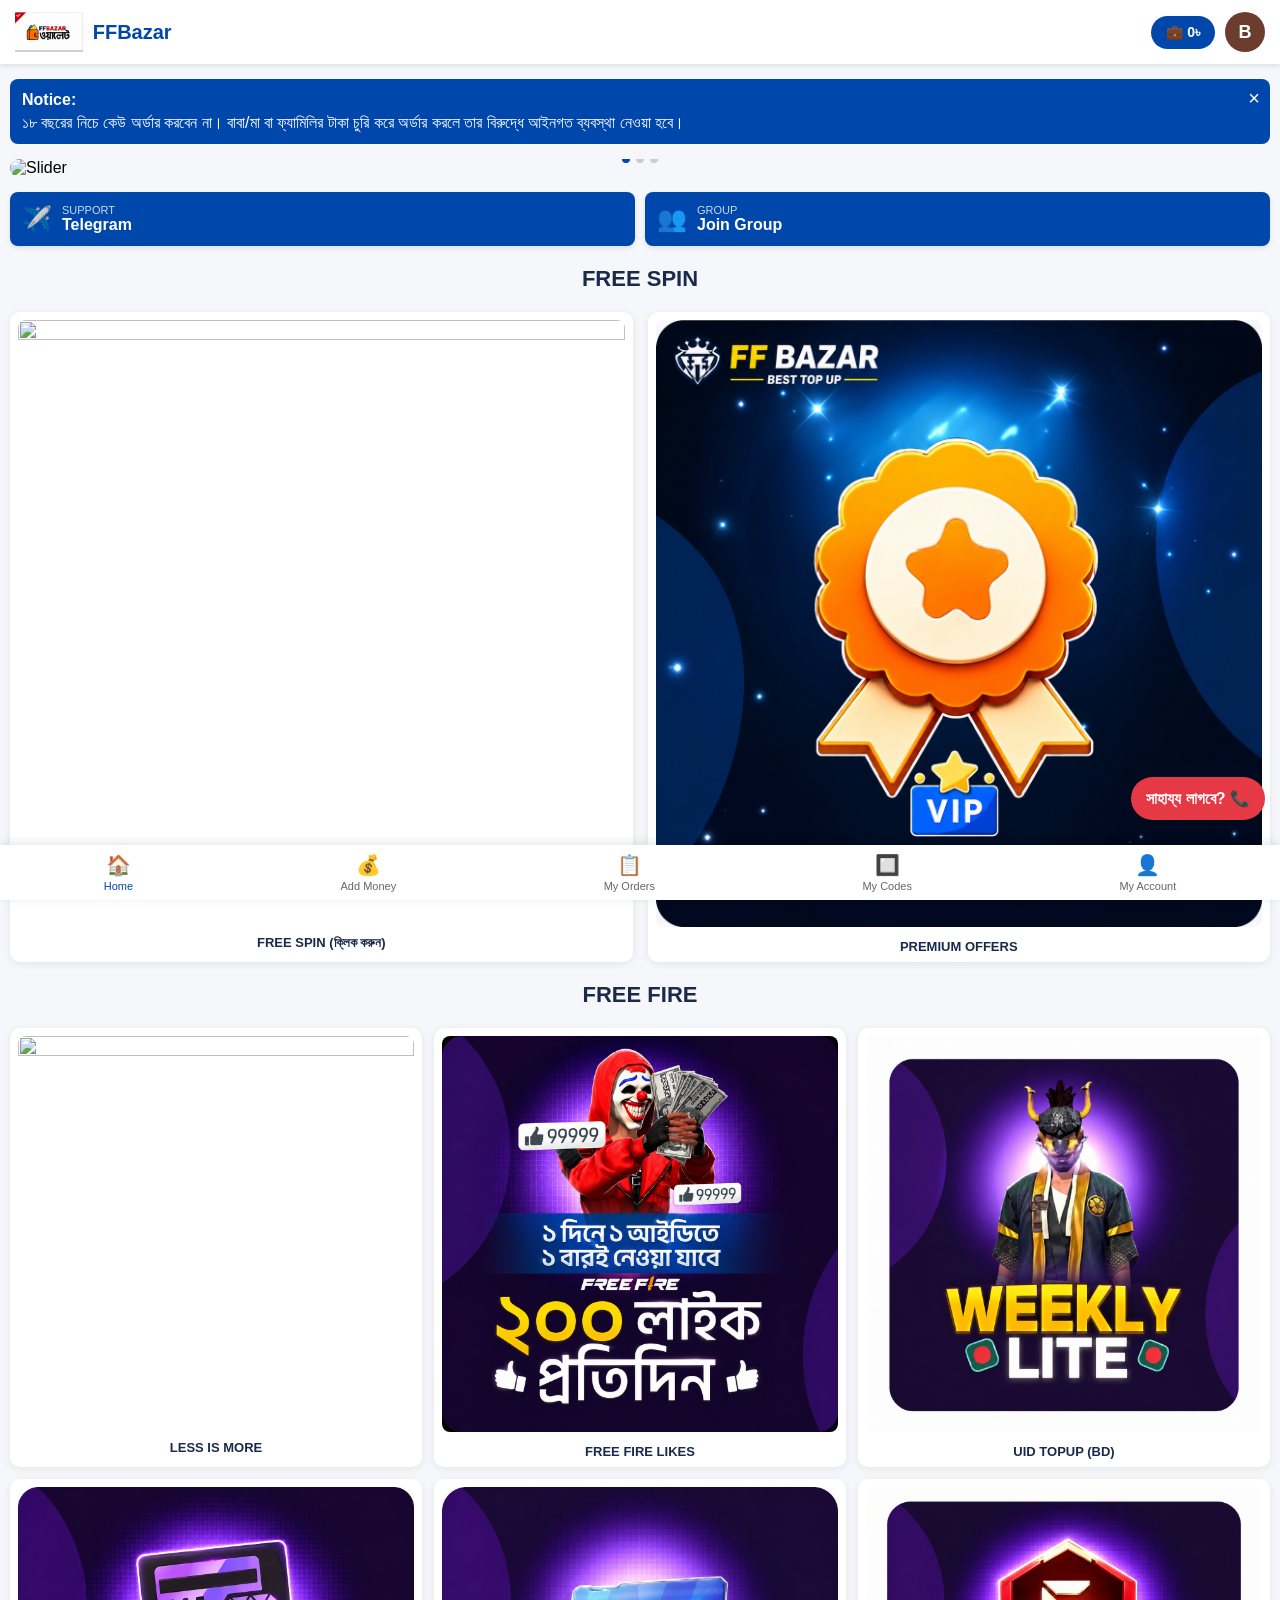
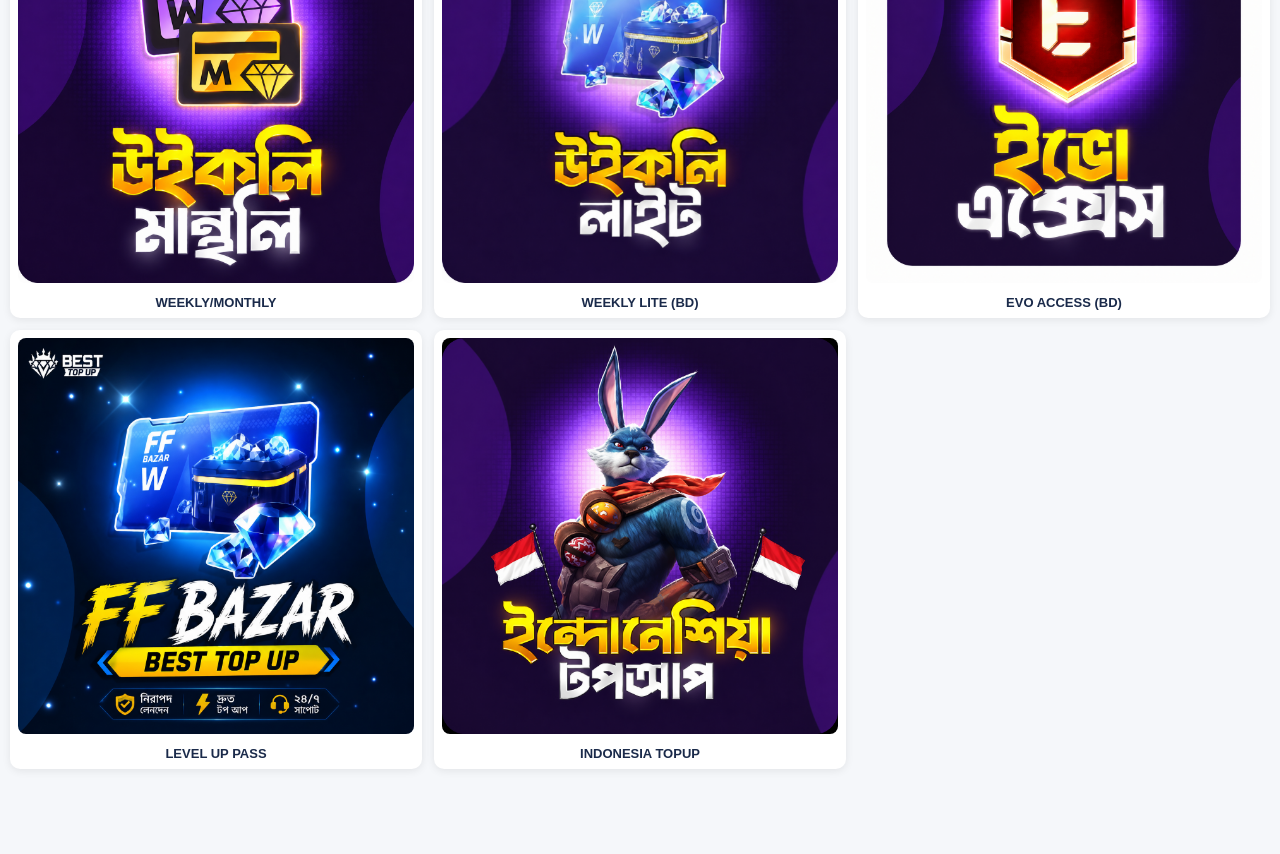
==== commit fb2858ab: "Create index.html" ====
--- a/index.html
+++ b/index.html
@@ -3,15 +3,25 @@
 <head>
 <meta charset="UTF-8">
 <meta name="viewport" content="width=device-width, initial-scale=1.0">
-<title>BEST TOPUP</title>
+<title>FFBazar</title>
 <style>
 * { margin: 0; padding: 0; box-sizing: border-box; font-family: 'Arial', sans-serif; }
 body { background: #f5f7fa; padding-bottom: 70px; }
 .header { background: #fff; padding: 12px 15px; display: flex; justify-content: space-between; align-items: center; box-shadow: 0 2px 5px rgba(0,0,0,0.1); position: sticky; top: 0; z-index: 100; }
-.logo { display: flex; align-items: center; gap: 8px; font-size: 18px; font-weight: bold; color: #0047ab; }
-.logo img { height: 35px; }
-.login-btn { background: #0047ab; color: #fff; padding: 8px 18px; border-radius: 6px; border: none; font-weight: bold; }
+.logo { display: flex; align-items: center; gap: 8px; font-size: 20px; font-weight: bold; color: #0047ab; }
+.logo img { height: 40px; }
+.header-right { display: flex; align-items: center; gap: 10px; }
+.balance { background: #0047ab; color: #fff; padding: 8px 15px; border-radius: 25px; font-size: 14px; font-weight: bold; display: flex; align-items: center; gap: 5px; }
+.profile { width: 40px; height: 40px; border-radius: 50%; background: #6c3d2e; color: #fff; display: flex; align-items: center; justify-content: center; font-weight: bold; font-size: 18px; }
 .container { padding: 15px 10px; }
+
+/* SLIDER */
+.slider { position: relative; border-radius: 10px; overflow: hidden; margin-bottom: 15px; }
+.slider img { width: 100%; display: block; }
+.slider-dots { text-align: center; position: absolute; bottom: 10px; width: 100%; }
+.dot { display: inline-block; width: 8px; height: 8px; background: #ccc; border-radius: 50%; margin: 0 3px; }
+.dot.active { background: #0047ab; }
+
 .grid-2 { display: grid; grid-template-columns: repeat(2, 1fr); gap: 15px; margin-bottom: 20px; }
 .grid-3 { display: grid; grid-template-columns: repeat(3, 1fr); gap: 12px; }
 .card { background: #fff; border-radius: 10px; padding: 8px; text-align: center; box-shadow: 0 2px 8px rgba(0,0,0,0.08); cursor: pointer; transition: 0.2s; }
@@ -19,7 +29,7 @@
 .card img { width: 100%; border-radius: 8px; margin-bottom: 8px; aspect-ratio: 1/1; object-fit: cover; }
 .card p { font-weight: bold; font-size: 13px; color: #1a2a4a; }
 .section-title { text-align: center; font-size: 22px; font-weight: bold; margin: 20px 0; color: #1a2a4a; }
-.telegram-btns { display: grid; grid-template-columns: repeat(2, 1fr); gap: 10px; margin: 10px; }
+.telegram-btns { display: grid; grid-template-columns: repeat(2, 1fr); gap: 10px; margin-bottom: 15px; }
 .tg-btn { background: #0047ab; color: #fff; padding: 12px; border-radius: 8px; display: flex; align-items: center; gap: 10px; text-decoration: none; box-shadow: 0 2px 5px rgba(0,0,0,0.1); }
 .tg-btn small { display: block; font-size: 11px; opacity: 0.8; }
 .navbar { position: fixed; bottom: 0; width: 100%; background: #fff; display: flex; justify-content: space-around; padding: 8px 0; box-shadow: 0 -2px 10px rgba(0,0,0,0.1); }
@@ -27,14 +37,33 @@
 .nav-item.active { color: #0047ab; }
 .nav-item div { font-size: 20px; margin-bottom: 3px; }
 .help-btn { position: fixed; bottom: 80px; right: 15px; background: #e63946; color: #fff; padding: 12px 15px; border-radius: 30px; font-weight: bold; z-index: 99; }
+.notice { background: #0047ab; color: #fff; padding: 12px; border-radius: 8px; margin-bottom: 15px; position: relative; }
+.notice b { display: block; margin-bottom: 5px; font-size: 16px; }
+.notice .close { position: absolute; top: 8px; right: 10px; cursor: pointer; font-size: 20px; }
 </style>
 </head>
 <body>
 <div class="header">
-<div class="logo"><img src="images/wallet.png" alt=""> BEST TOPUP</div>
-<button class="login-btn" onclick="alert('Login পরে add করবো')">Login</button>
+<div class="logo"><img src="images/wallet.png" alt=""> FFBazar</div>
+<div class="header-right">
+<div class="balance">💼 0৳</div>
+<div class="profile">B</div>
+</div>
 </div>
 <div class="container">
+
+<div class="notice">
+<span class="close" onclick="this.parentElement.style.display='none'">×</span>
+<b>Notice:</b>
+১৮ বছরের নিচে কেউ অর্ডার করবেন না। বাবা/মা বা ফ্যামিলির টাকা চুরি করে অর্ডার করলে তার বিরুদ্ধে আইনগত ব্যবস্থা নেওয়া হবে।
+</div>
+
+<!-- SLIDER -->
+<div class="slider">
+<img src="images/slider1.jpg" alt="Slider">
+<div class="slider-dots"><span class="dot active"></span><span class="dot"></span><span class="dot"></span></div>
+</div>
+
 <div class="telegram-btns">
 <a href="https://t.me/Chunchumoni" target="_blank" class="tg-btn">
 <span style="font-size:24px;">✈️</span>
@@ -45,10 +74,13 @@
 <div><small>GROUP</small><b>Join Group</b></div>
 </a>
 </div>
+
+<h2 class="section-title">FREE SPIN</h2>
 <div class="grid-2">
 <div class="card"><img src="images/ffspin.png" alt=""><p>FREE SPIN (ক্লিক করুন)</p></div>
 <div class="card"><img src="images/premium-offer.png" alt=""><p>PREMIUM OFFERS</p></div>
 </div>
+
 <h2 class="section-title">FREE FIRE</h2>
 <div class="grid-3">
 <div class="card" onclick="goOrder('LESS IS MORE', 'images/less.png', 'lessData')"><img src="images/less.png" alt=""><p>LESS IS MORE</p></div>
@@ -62,11 +94,13 @@
 </div>
 <div class="help-btn">সাহায্য লাগবে? 📞</div>
 </div>
+
 <div class="navbar">
 <div class="nav-item active"><div>🏠</div>Home</div>
-<div class="nav-item"><div>▶️</div>Tutorial</div>
-<div class="nav-item"><div>🧭</div>TopUp</div>
-<div class="nav-item"><div>🔲</div>Contact Us</div>
+<div class="nav-item"><div>💰</div>Add Money</div>
+<div class="nav-item"><div>📋</div>My Orders</div>
+<div class="nav-item"><div>🔲</div>My Codes</div>
+<div class="nav-item"><div>👤</div>My Account</div>
 </div>
 
 <script>
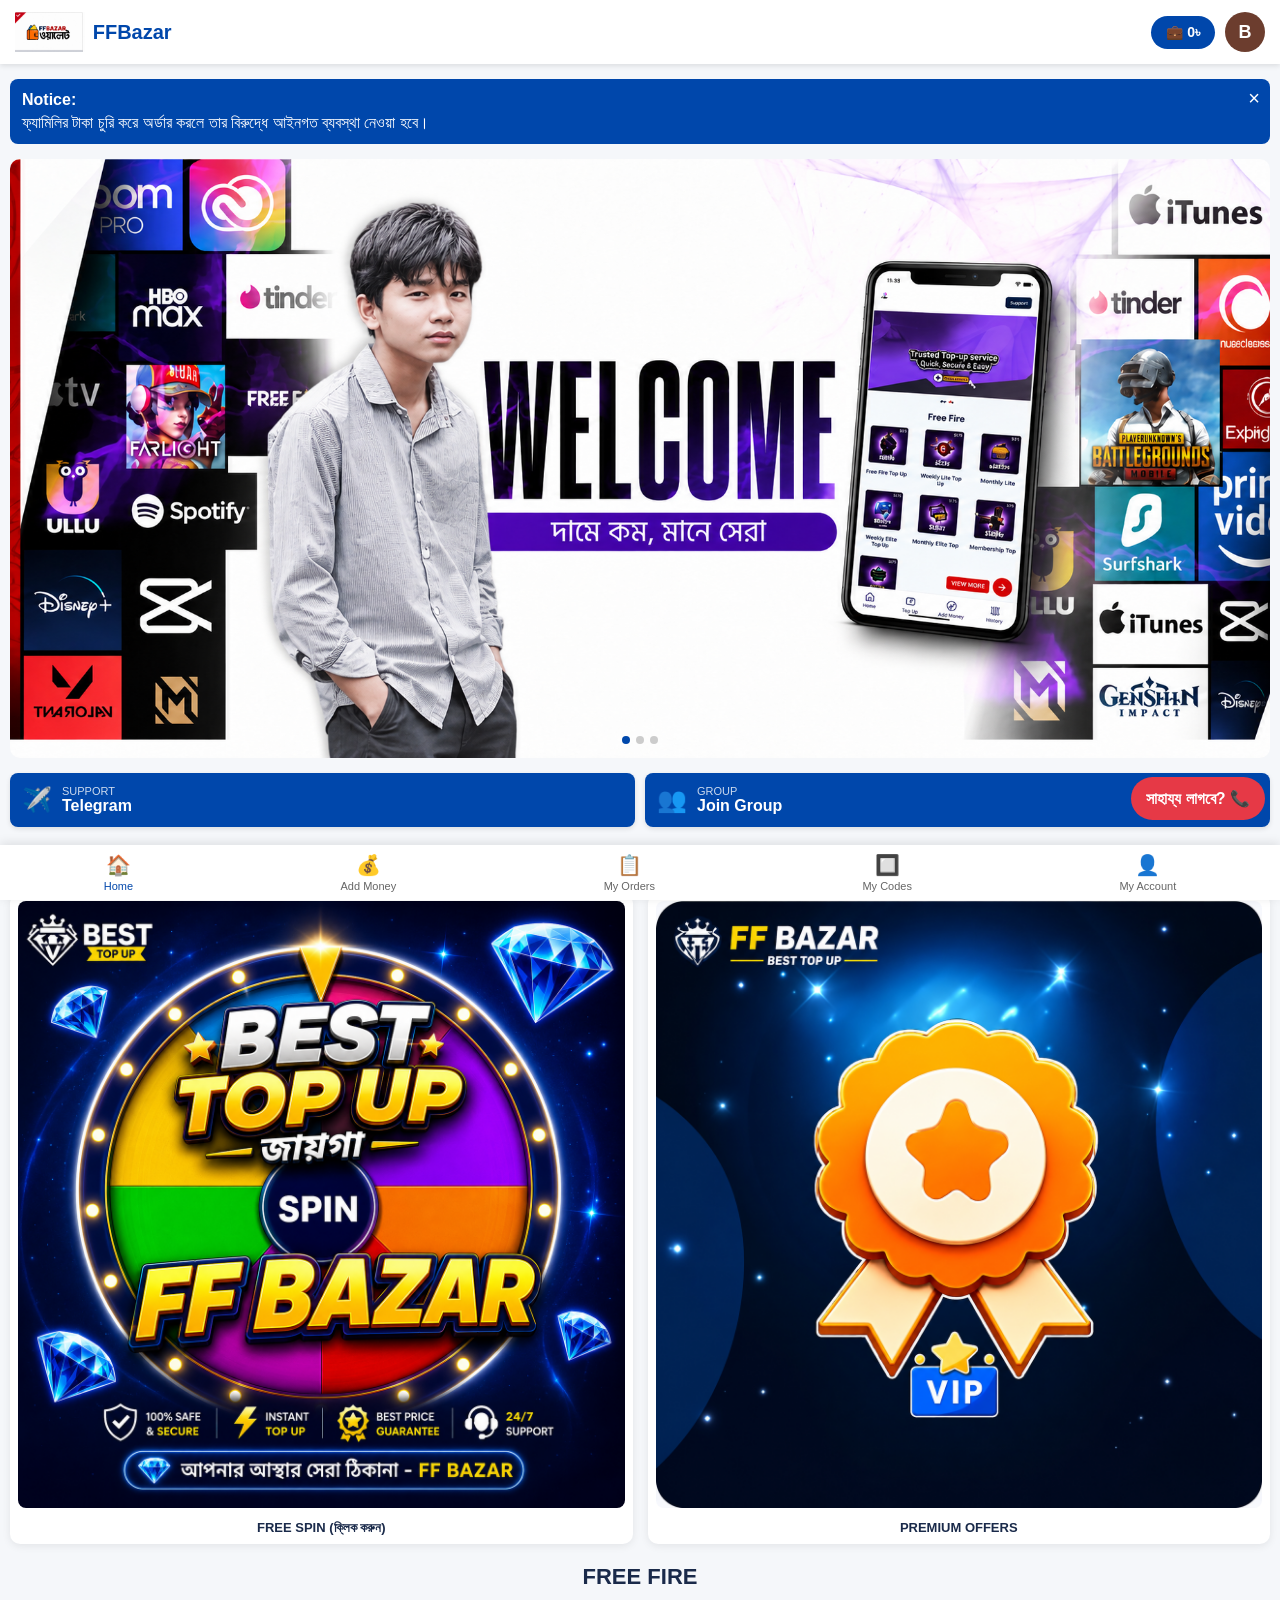
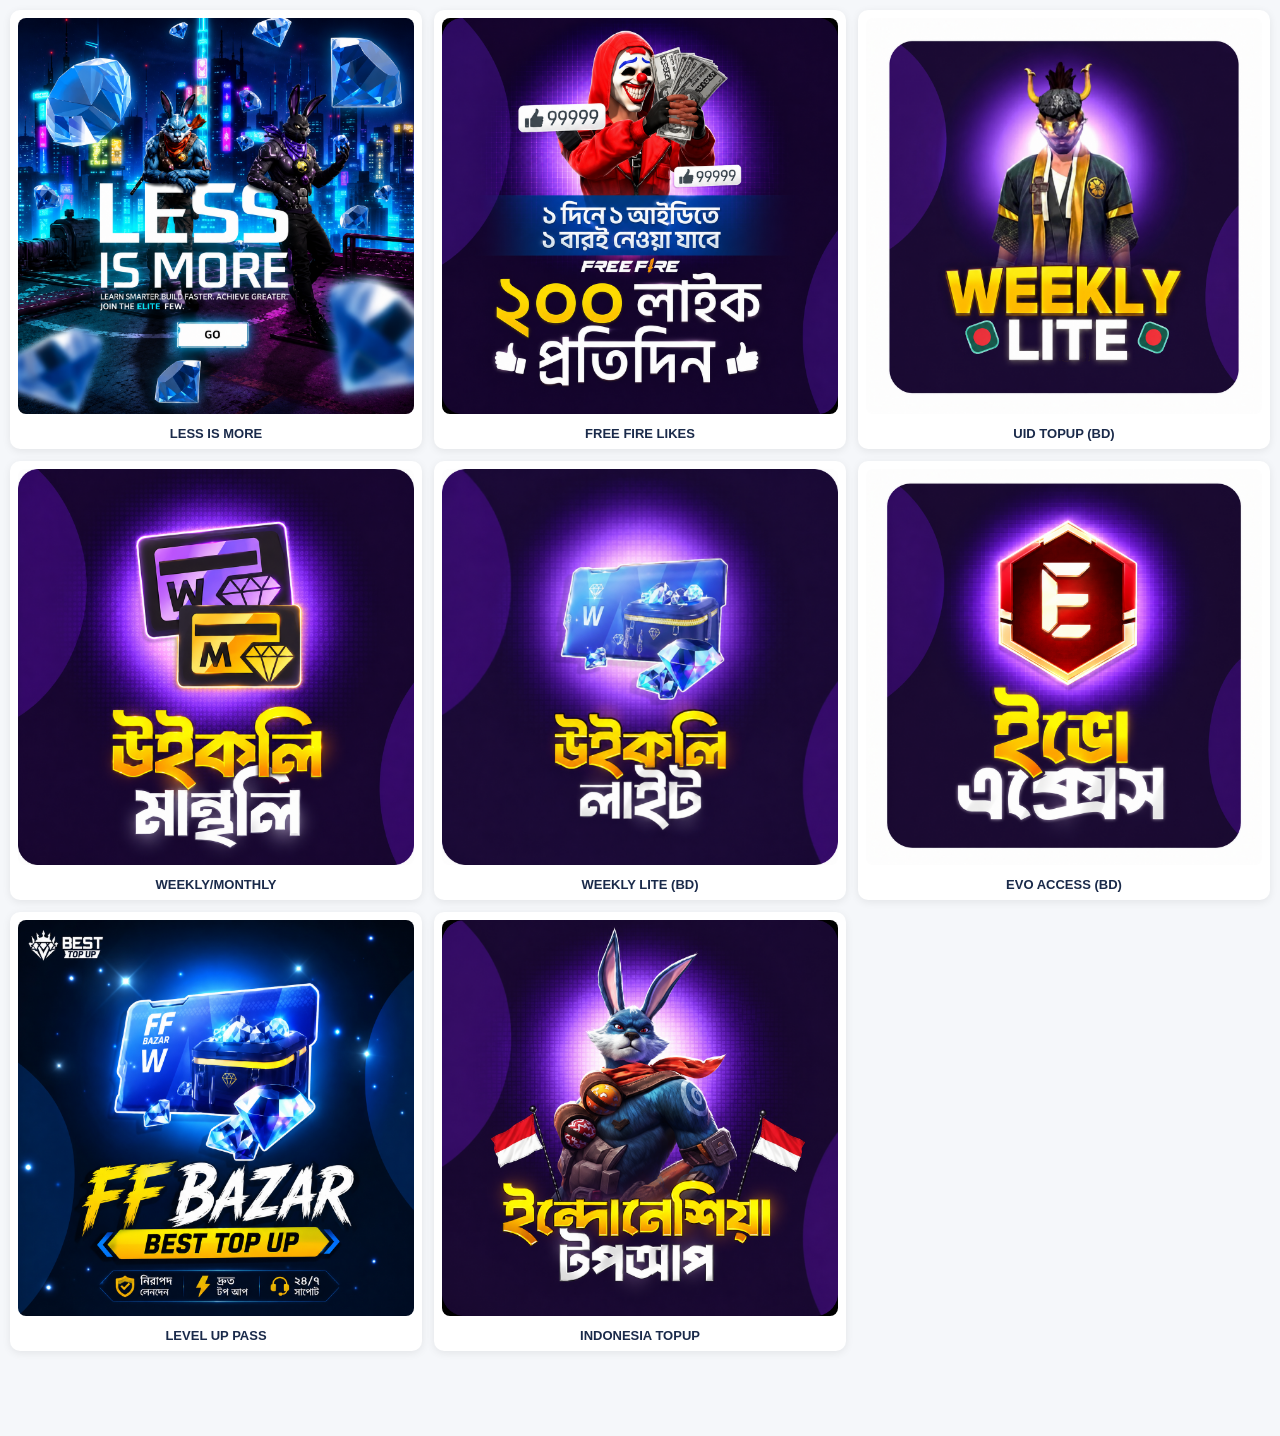
==== commit 2856f891: "Create index.html" ====
--- a/index.html
+++ b/index.html
@@ -55,12 +55,12 @@
 <div class="notice">
 <span class="close" onclick="this.parentElement.style.display='none'">×</span>
 <b>Notice:</b>
-১৮ বছরের নিচে কেউ অর্ডার করবেন না। বাবা/মা বা ফ্যামিলির টাকা চুরি করে অর্ডার করলে তার বিরুদ্ধে আইনগত ব্যবস্থা নেওয়া হবে।
+ফ্যামিলির টাকা চুরি করে অর্ডার করলে তার বিরুদ্ধে আইনগত ব্যবস্থা নেওয়া হবে।
 </div>
 
-<!-- SLIDER -->
+<!-- SLIDER - banner4.png use korlam -->
 <div class="slider">
-<img src="images/slider1.jpg" alt="Slider">
+<img src="images/banner4.png" alt="Slider">
 <div class="slider-dots"><span class="dot active"></span><span class="dot"></span><span class="dot"></span></div>
 </div>
 
@@ -77,13 +77,15 @@
 
 <h2 class="section-title">FREE SPIN</h2>
 <div class="grid-2">
-<div class="card"><img src="images/ffspin.png" alt=""><p>FREE SPIN (ক্লিক করুন)</p></div>
+<!-- এখানে নাম ঠিক করলাম -->
+<div class="card"><img src="images/free-spin.png" alt=""><p>FREE SPIN (ক্লিক করুন)</p></div>
 <div class="card"><img src="images/premium-offer.png" alt=""><p>PREMIUM OFFERS</p></div>
 </div>
 
 <h2 class="section-title">FREE FIRE</h2>
 <div class="grid-3">
-<div class="card" onclick="goOrder('LESS IS MORE', 'images/less.png', 'lessData')"><img src="images/less.png" alt=""><p>LESS IS MORE</p></div>
+<!-- এখানে নাম ঠিক করলাম -->
+<div class="card" onclick="goOrder('LESS IS MORE', 'images/Less-is-more.png', 'lessData')"><img src="images/Less-is-more.png" alt=""><p>LESS IS MORE</p></div>
 <div class="card" onclick="goOrder('FREE FIRE LIKES', 'images/like.png', 'likesData')"><img src="images/like.png" alt=""><p>FREE FIRE LIKES</p></div>
 <div class="card" onclick="goOrder('UID TOPUP (BD)', 'images/uid.png', 'uidData')"><img src="images/uid.png" alt=""><p>UID TOPUP (BD)</p></div>
 <div class="card" onclick="goOrder('WEEKLY/MONTHLY', 'images/weekly.png', 'weeklyData')"><img src="images/weekly.png" alt=""><p>WEEKLY/MONTHLY</p></div>
